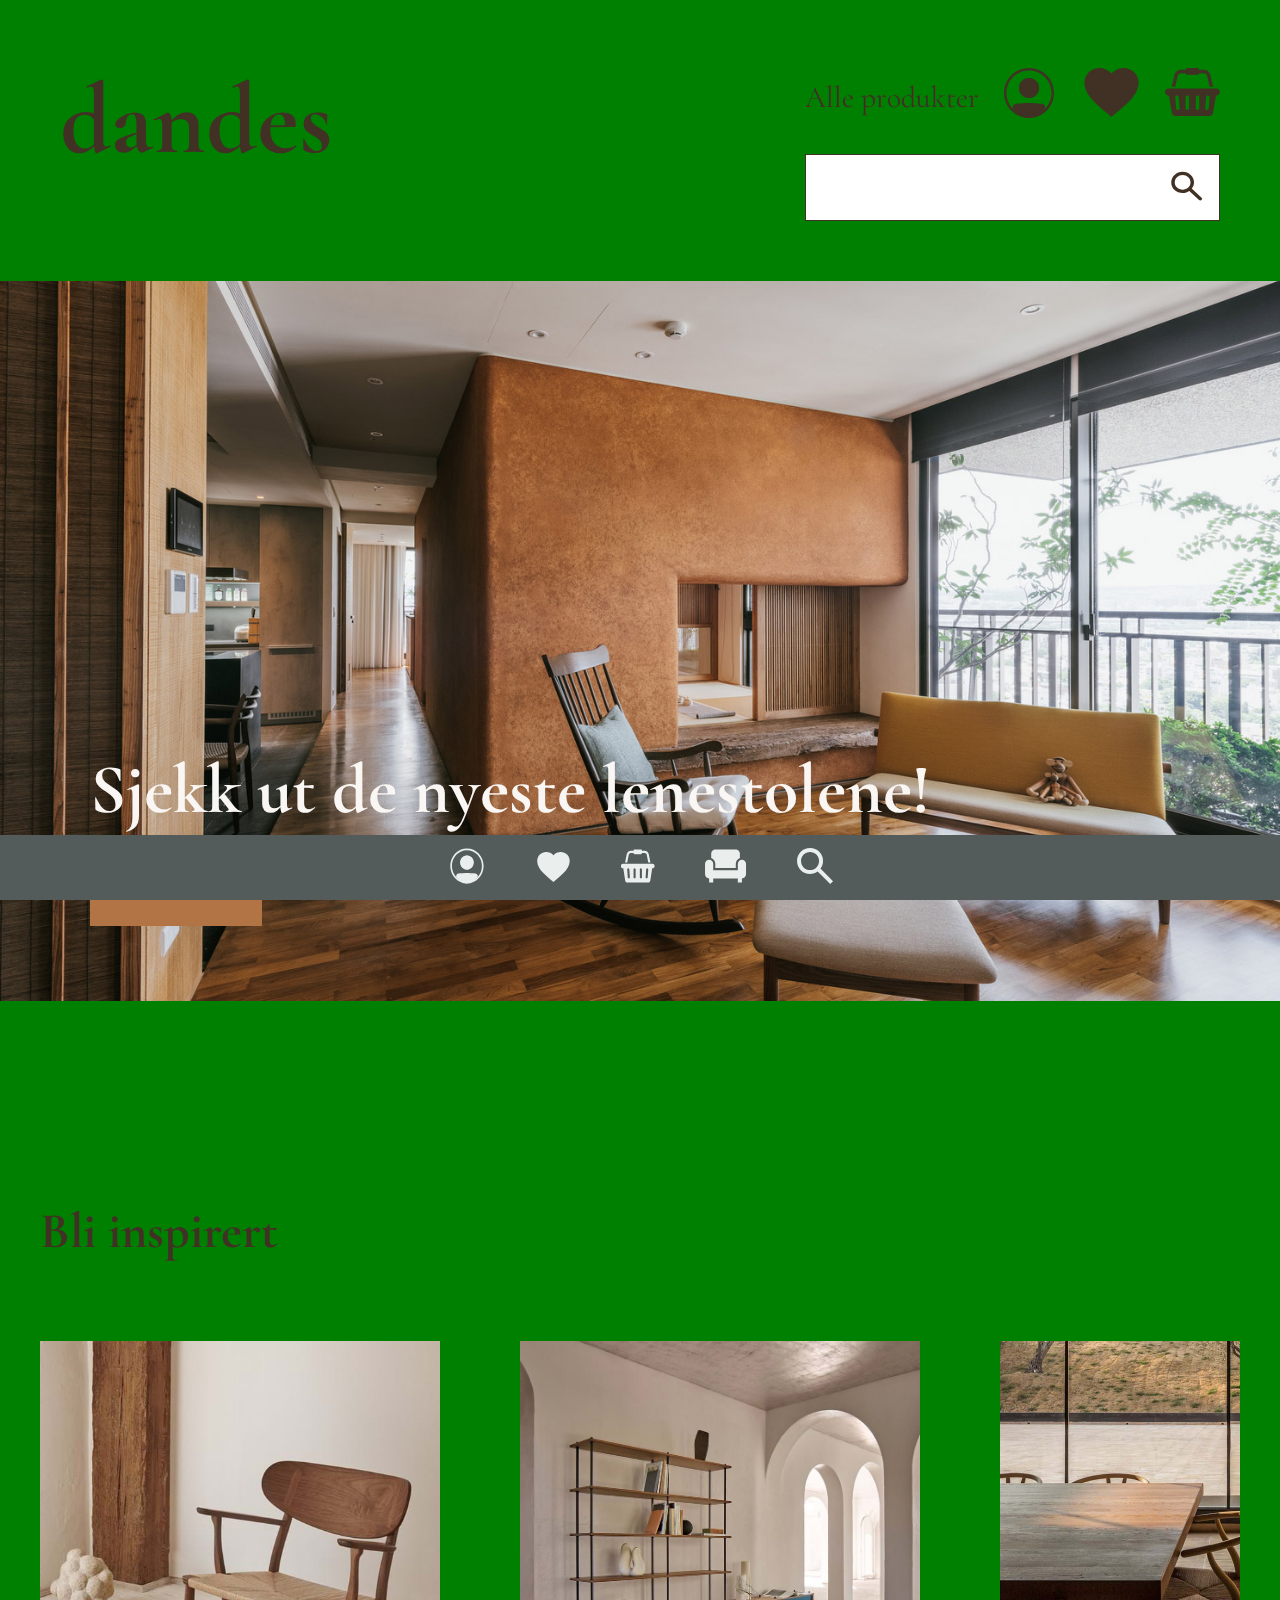
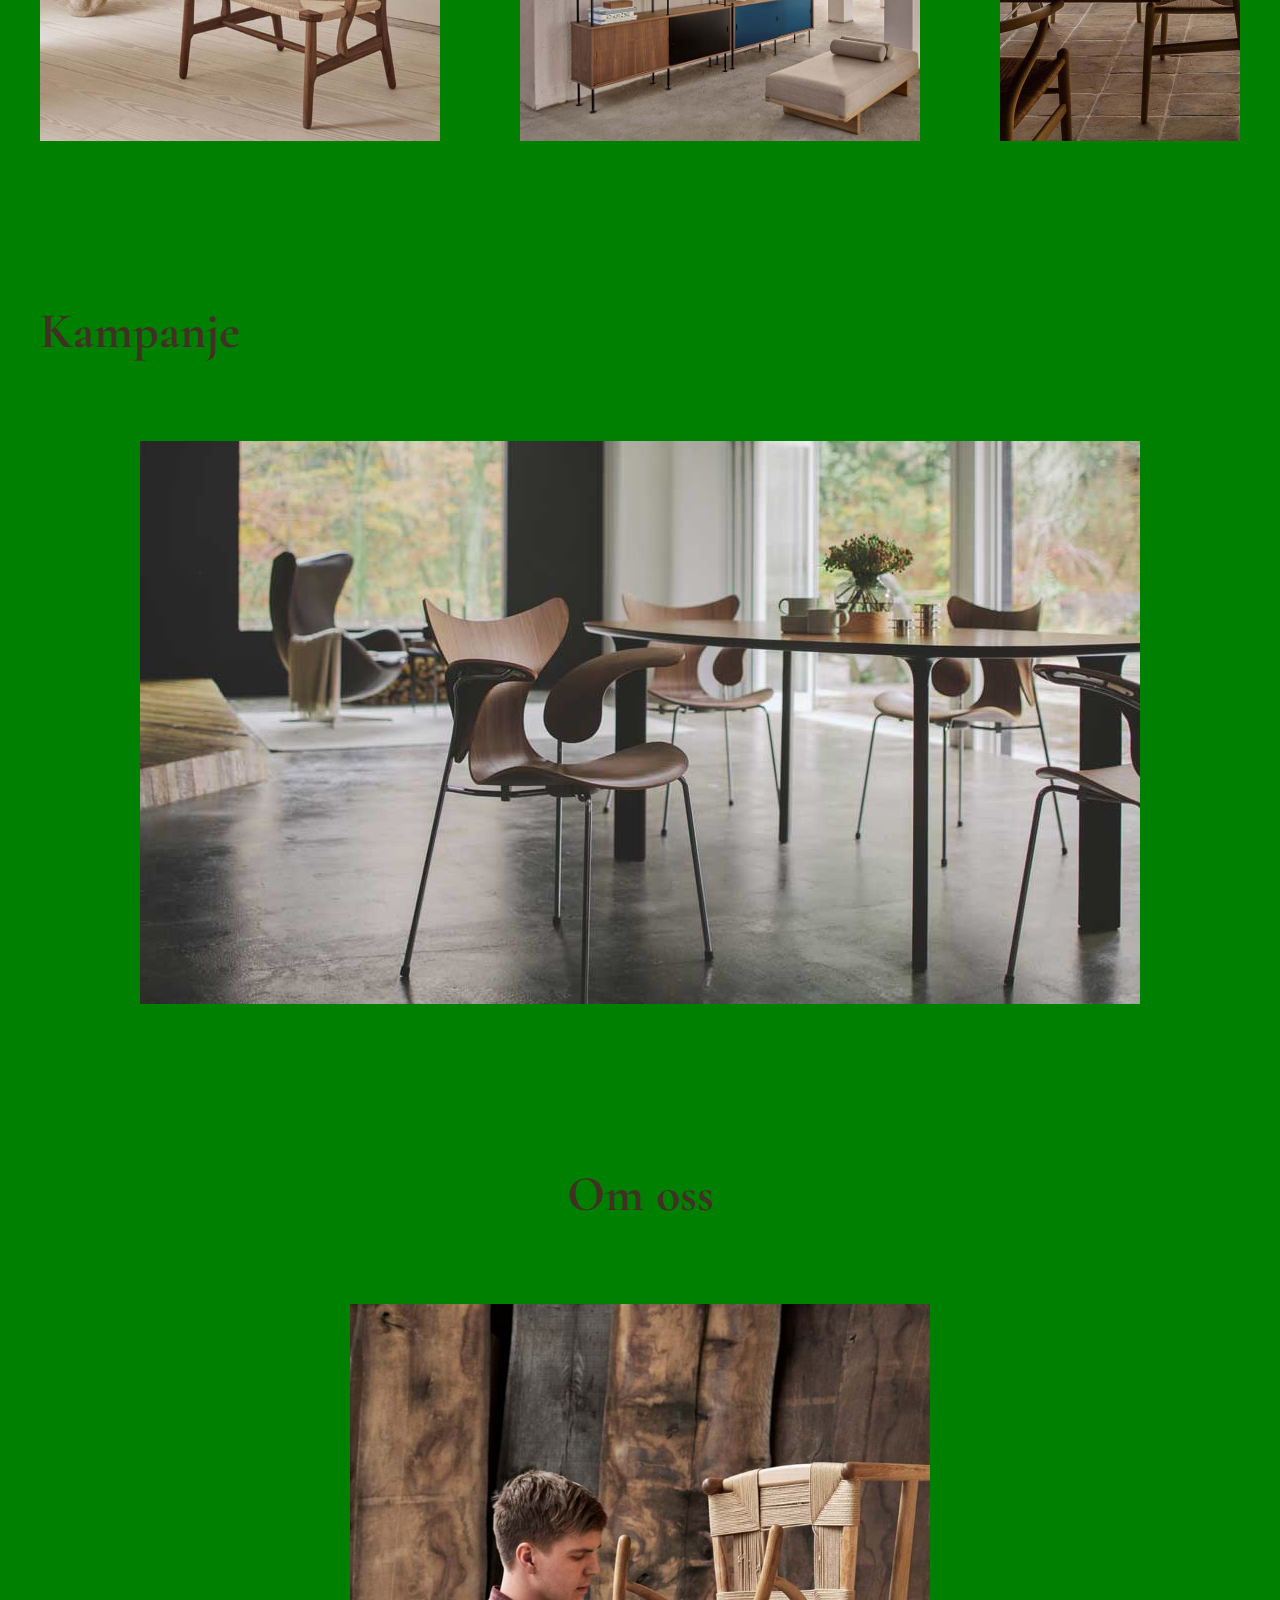
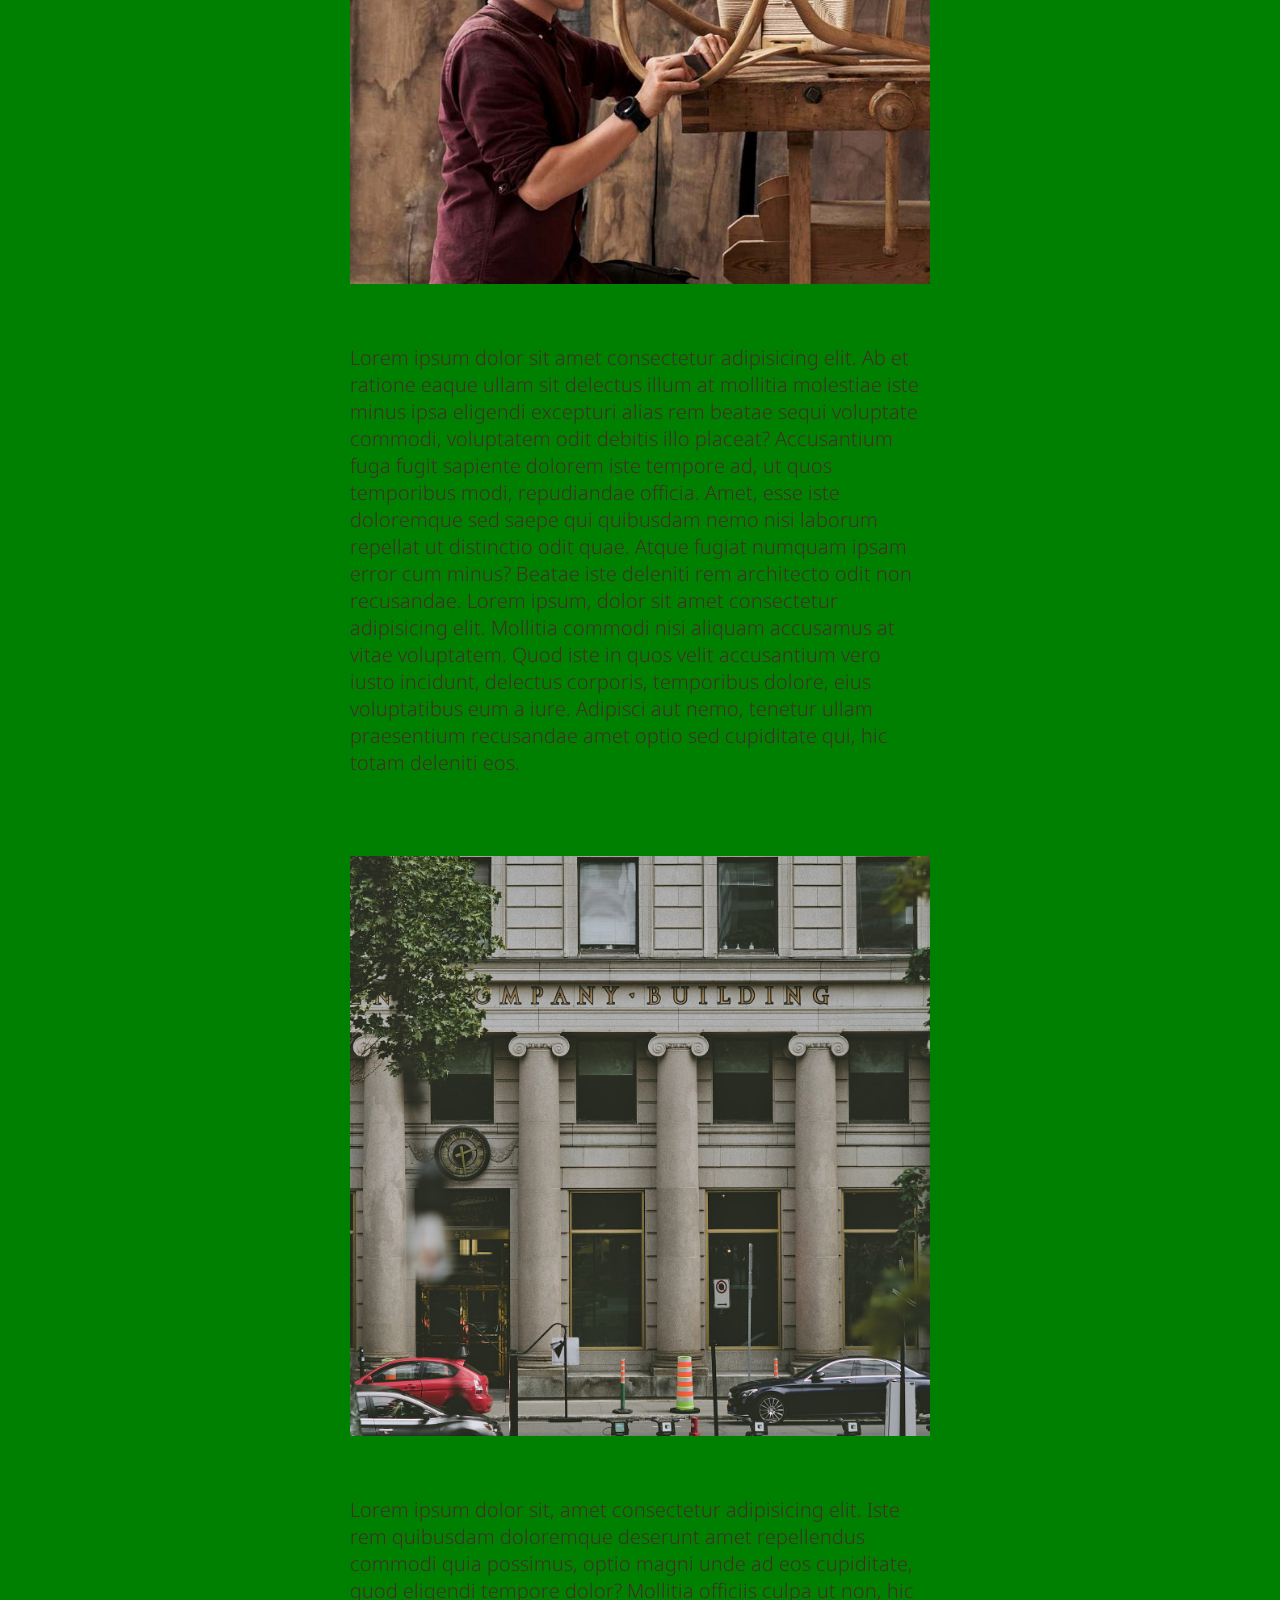
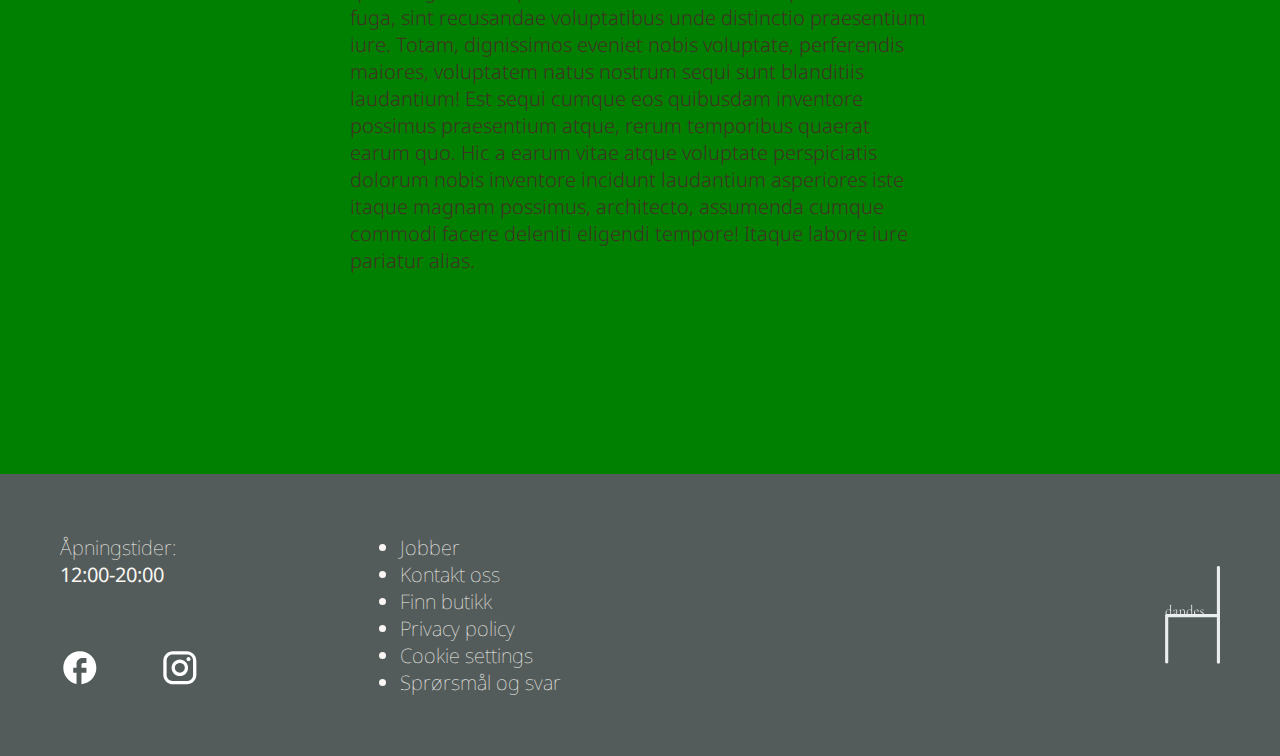
==== index.html @ 156956f8 "navigation mobile" ====
<!DOCTYPE html>
<html lang="en">

<head>
    <meta charset="UTF-8">
    <meta http-equiv="X-UA-Compatible" content="IE=edge">
    <meta name="viewport" content="width=device-width, initial-scale=1.0">
    <title>Dandes</title>

    <!--Link to CSS-->
    <link rel="stylesheet" href="./css/reset.css">
    <link rel="stylesheet" href="./css/style.css">
</head>

<body>
    <header class="header-flex">
        <h1><a class="home" href="./index.html">dandes</a></h1>
        <nav class="navigation-header">
            <ul>
                <li><a class="alle-produkter" href="./forms.html">Alle produkter</a></li>
                <li aria-label="min profil"><img src="./assets/profile-icon.svg" aria-hidden="true"></li>
                <li aria-label="favoritter"><img src="./assets/heart-icon.svg" aria-hidden="true"></li>
                <li aria-label="handlekurv"><img src="./assets/shopping-cart-icon.svg" aria-hidden="true"></li>
            </ul>
            <form class="search-container" action="result.html">
                <label for="search" style="display: none">Søk</label>
                <input type="search" id="search">
                <button aria-label="søkknapp" class="search-button"><img src="./assets/search-icon.svg"
                        aria-hidden="true"></button>
            </form>
        </nav>
        <!--NAV APP-VERSJON-->

        <nav class="mobil-navigation">
            <ul>
                <li><img src="./assets/nav-profil.svg" alt="true"></li>
                <li><img src="./assets/nav-hjerte.svg" alt="true"></li>
                <li><img src="./assets/nav-handlekurv.svg" alt=""></li>
                <li><img src="./assets/nav-sofa.svg" alt=""></li>
                <li><img src="./assets/nav-søk.svg" alt=""></li>
            </ul>
        </nav>
    </header>

    <section class="hero-container">
        <div class="hero-text">
            <h2 class="hero-sjekk-ut">Sjekk ut de nyeste lenestolene!</h2>
            <button class="hero-les-mer">Les mer</button>
        </div>
    </section>

    <main>
        <section>
            <h2>Bli inspirert</h2>
            <div class="carousel-container-one">
                <img src="./assets/stol_1.jpg" alt="stol-1">
                <img src="./assets/hylle_1.jpg" alt="hylle-1">
                <img src="./assets/miljø_1.jpg" alt="milj-1">
            </div>
        </section>
        <section>
            <h2>Kampanje</h2>
            <div class="carousel-container-two">
                <img src="./assets/kampanje_1.jpg" alt="kampanje-1">
            </div>
        </section>
        <h2 class="om-oss-heading">Om oss</h2>
        <article class="om-oss-flex">
            <div class="om-oss-container1">
                <img class="om-oss-box" src="./assets/omoss_1.jpg" alt="om-oss-box">
                <p class="article-1"> Lorem ipsum dolor sit amet consectetur adipisicing elit. Ab et ratione eaque ullam
                    sit
                    delectus illum at
                    mollitia molestiae iste minus ipsa eligendi excepturi alias rem beatae sequi voluptate commodi,
                    voluptatem
                    odit debitis illo placeat? Accusantium fuga fugit sapiente dolorem iste tempore ad, ut quos
                    temporibus
                    modi,
                    repudiandae officia. Amet, esse iste doloremque sed saepe qui quibusdam nemo nisi laborum repellat
                    ut
                    distinctio odit quae. Atque fugiat numquam ipsam error cum minus? Beatae iste deleniti rem
                    architecto
                    odit
                    non recusandae. Lorem ipsum, dolor sit amet consectetur adipisicing elit. Mollitia commodi nisi
                    aliquam
                    accusamus at
                    vitae
                    voluptatem. Quod iste in quos velit accusantium vero iusto incidunt, delectus corporis, temporibus
                    dolore,
                    eius voluptatibus eum a iure. Adipisci aut nemo, tenetur ullam praesentium recusandae amet optio sed
                    cupiditate qui, hic totam deleniti eos.</p>
            </div>
            <div class="om-oss-container2">
                <img class="facade-box" src="./assets/facade_2.jpg" alt="facade-box">
                <p class="article-2">Lorem ipsum dolor sit, amet consectetur adipisicing elit. Iste rem quibusdam
                    doloremque
                    deserunt amet
                    repellendus commodi quia possimus, optio magni unde ad eos cupiditate, quod eligendi tempore dolor?
                    Mollitia
                    officiis culpa ut non, hic fuga, sint recusandae voluptatibus unde distinctio praesentium iure.
                    Totam,
                    dignissimos eveniet nobis voluptate, perferendis maiores, voluptatem natus nostrum sequi sunt
                    blanditiis
                    laudantium! Est sequi cumque eos quibusdam inventore possimus praesentium atque, rerum temporibus
                    quaerat
                    earum quo. Hic a earum vitae atque voluptate perspiciatis dolorum nobis inventore incidunt
                    laudantium
                    asperiores iste itaque magnam possimus, architecto, assumenda cumque commodi facere deleniti
                    eligendi
                    tempore! Itaque labore iure pariatur alias.</p>
            </div>
        </article>
    </main>

    <footer class="footer-flex">
        <div class="flex-left">
            <p class="footer-paragraph">Åpningstider:<br> <strong>12:00-20:00</strong></p>
            <div class="flex-social">
                <a href="https://www.facebook.com" arial-label="Link til facebook side av dandes"><img
                        src="./assets/facebook.svg"></a>
                <a href="https://wwww.instagram.com" aria-label="Link til instagram side av dandes"><img
                        src="./assets/instagram.svg"></a>
            </div>
        </div>
        <nav class="navigation-footer">
            <ul>
                <li>Jobber</li>
                <li>Kontakt oss</li>
                <li>Finn butikk</li>
                <li>Privacy policy</li>
                <li>Cookie settings</li>
                <li>Sprørsmål og svar</li>
            </ul>
        </nav>
        <img class="logo-footer" src="./assets/logodandes.svg" alt="logo-dandes">
    </footer>

</body>

</html>
---- css/style.css ----
/*FONTS----------*/
@import url('https://fonts.googleapis.com/css2?family=Cormorant+Garamond:wght@300;400;600&display=swap');
@import url('https://fonts.googleapis.com/css2?family=Cormorant+Garamond:wght@300;400;600&family=Noto+Sans:wght@100;300;500;800&display=swap');


/*HTML----------*/
html{
    font-size: 10px;
}


/*BODY----------*/
body{
    font-family: 'Cormorant garamond', serif ;
    background-color: #f9f6f3;
    color: #413125;
    overflow-x: hidden;
}


/*MAIN----------*/
main{ 
    max-width: 140rem;  /*orginal 120*/
    margin: 0 auto;
    width: 100%;
    padding: 4rem;
}


/*ALL H1----------*/
h1{
    font-size: 10rem;
}

h1 a{
    text-decoration: none;
    color: #413125;
}


/*ALL H2----------*/
h2{
    font-size: 5rem;
    margin-top: 16rem;
}


/*ALL P----------*/
p{
    font-size: 2.5rem;
}


/*HEADER----------*/
.header-flex{
    display: flex;
    flex-direction: row;
    justify-content: space-between;
    padding: 6rem;
}

.navigation-header{
    font-size: 3rem;
    display: inline;
}

.navigation-header ul {
    list-style: none;
    margin-bottom: 2rem;
}


.navigation-header{
    display: flex;
    flex-direction: column;
}

.navigation-header ul{
    display: flex;
    gap:2rem;
    align-items: center;
}

.alle-produkter{
    text-decoration: none;
    color: #413125;
}


/*SEARCH----------*/
.search-container{
    background: #ffffff;
    border-style: solid;
    border-width: thin;
    display: flex;
}


/*SEARCH-FIELD----------*/
input{
    height: 6.5rem;
    width: 36rem;
    border-style: none;
    background: none;
    font-size: 3rem; /*Størrelse kan endres*/
}


/*SEARCH-BUTTON----------*/
.search-button{
    background: none;
    border: none;
}


/*HERO----------*/
.hero-container {
    width: 100vw;
    height: 80vh;
    background-image: url('../assets/hero-ny.jpg');
    background-size: cover;
    background-position: center;
    position: relative;
    padding-left: 7rem;
}

.hero-text{
    position: absolute;
    bottom: 7.5rem;
}

.hero-sjekk-ut{
    font-size: 7rem;
    color: #f9f6f3;
    margin: 0 8rem 2rem 2rem;
}

.hero-les-mer{
    background-color: #b27445;
    color: #f9f6f3;
    font-family:'Noto Sans', sans-serif;
    font-size: 2.5rem;
    font-weight: 300;
    margin-left: 2rem;
    padding: 2rem 4rem 2rem 4rem;
    text-align: center;
    border: none;
}


/*BLI-INSPIRERT----------*/
.carousel-container-one{
    height: 40rem;
    margin: 8rem 0 8rem 0; 
    display: flex;
    flex-direction: row;
    gap: 8rem;
    overflow-x: scroll;
}


/*KAMPANJE----------*/
.carousel-container-two{
    display: flex;
    justify-content: center;
    margin: 8rem 0 8rem 0;
    overflow-x: scroll;     /*Legg til et bilde til slik at det blir karusell*/
}


/*OM-OSS----------*/
.om-oss-heading{
    text-align: center;
    margin: 16rem 0 8rem 26rem;
}

.om-oss-flex{
    display: flex;
    flex-wrap: wrap;
    flex-direction: row;
    gap: 8rem;
    justify-content: center;
}

.om-oss-container1{
    display: flex;
    gap: 14rem;
    flex-flow: row wrap;
}

.om-oss-container1 img {
    max-width: 58rem;
    width: 100%;
    height: auto;
}

.om-oss-container2{
    display: flex;
    gap: 14rem;
    flex-flow: row wrap;
    flex-direction: row-reverse;
}

.om-oss-container2 img {
    max-width: 58rem;
    height: auto;
    width: 100%;
}

.article-1{
    font-family: 'noto sans', sans-serif;
    font-weight: 300;
    font-size: 2rem;
    max-width: 58rem;
}

.article-2{
    font-family: 'noto sans', sans-serif;
    font-weight: 300;
    font-size: 2rem;
    max-width: 58rem;
}

.om-oss-box{
    height: 60rem;
}

.facade-box{
    height: 60rem;
}


/*FOOTER----------*/
footer{
    background-color: #535c5a;
    color: #f9f6f3;
    position: relative;
    margin-top: 16rem;
}

/*footer-flex----------*/
.footer-flex{
    display: flex;
    gap: 8rem;
}

/*footer-flex-venstre-side----------*/
.flex-left{
    display: flex;
    flex-direction: column;
    gap: 6rem;
    padding: 6rem;
    font-family: 'noto sans', sans-serif;
    font-weight: 100;
}

.footer-paragraph{
    font-size: 2rem;
}

.flex-social{
    display: flex;
    justify-content: center; 
    gap: 6rem;
}

.navigation-footer{
    padding: 6rem;
}

.navigation-footer ul li{
    font-size: 2rem;
    font-family: 'noto sans', sans-serif;
    font-weight: 100;
}

.logo-footer{
    margin: 0 6rem 0 auto;
}


.mobil-navigation{
    display: none;
}




/*---------- ----------MEDIA SCREEN SIDE 1---------- ----------*/


@media screen and (max-width: 1379px) {

    body{
        background-color: green; /*Overgang, husk å fjerne*/
    }

    .om-oss-heading{
        margin: 16rem 0 8rem 0;
    }

    .om-oss-flex{
       /* Skjer noe rart i overgangen her...*/
    }
    
    .om-oss-container1{
        gap: 6rem;
        justify-content: center;
       
    }
    
    .om-oss-container2{
        gap: 6rem;
        justify-content: center;
    }


    .mobil-navigation{
        position: fixed;
        bottom: 0;
        z-index: 25;
        background-color: #535C5A;
        width: 100vw;
        left: 0;
        padding: 1rem;
        display: flex;
        justify-content: center;
        gap: 5rem;
    
    }
    .mobil-navigation ul{
        display: flex;
        gap: 5rem;
        list-style: none;
        align-items: center;
        
    }



}






    /* 


  NOTATER:

    font-family: 'noto sans', sans-serif;

    gjør det samme i article-2 som i article-1

    Spørre Carlo om kode til mobil vasjon!!!!!!!!!
  
    */








/*---------- ----------SIDE-2---------- ----------*/


Header nav ul li:hover{
    text-decoration:underline;
}

body section p:hover{
    text-decoration:underline;
}

body section div:hover{
    text-decoration:underline;
}

footer nav ul li:hover{
    text-decoration:underline;
}


  .categories {
    display: flex;
    flex-direction: row;
    gap: 7rem;
    margin-left: 8rem;
    margin-top: 2rem;
    font-family: 'Cormorant garamond', serif ;
    font-size: 3rem;
  }

  .categories img{
    margin: 0 0 0 auto;
    padding:0 5rem 5rem 0;
  }

  .categories p{
    font-family: 'Cormorant garamond', serif ;
    font-size: 3rem;
    color:#B44D00
  }


.product-cards {
    max-width: 120rem;
    width: 100%;
    display: flex;
    margin: 5rem auto;
    justify-content: space-between;
    flex-flow: row wrap;
}

.product-card {
    width: 36rem;
    position: relative;
    height: 50rem;
}

.product-card img {
    width: 100%;
}


.product-card_info h4 {
    font-family: 'Cormorant garamond', serif ;
    font-size: 2.5rem;
    margin: 2rem 0 1rem 0;
}

.product-card_info{
    font-family: 'noto sans', sans-serif;
    font-size: 1.5rem;
    display: flex;
    flex-flow: row nowrap;
    min-height: 6rem;
}

.product-card_info img{
    width: 4rem;
    align-self: flex-end;
}

.product-card_info p {
    font-family: 'noto sans', sans-serif;
    font-size: 1.5rem;
}

.icon-heart {
    flex: 1;
    margin: 1rem;
}

.info_block {
    display: flex;
    flex-flow: column nowrap;
    flex: 1;
    height: 100%;
}

.info_block p {
    flex: 1;
    text-align: right;
}



/*---------- ----------MEDIA SCREEN SIDE 2---------- ----------*/


@media screen and (max-width:900px) {
    .navigation-header{
        display: none;
    }
    .categories p{
        display: none;
    }
    .categories div{
        display: none;
    }
}
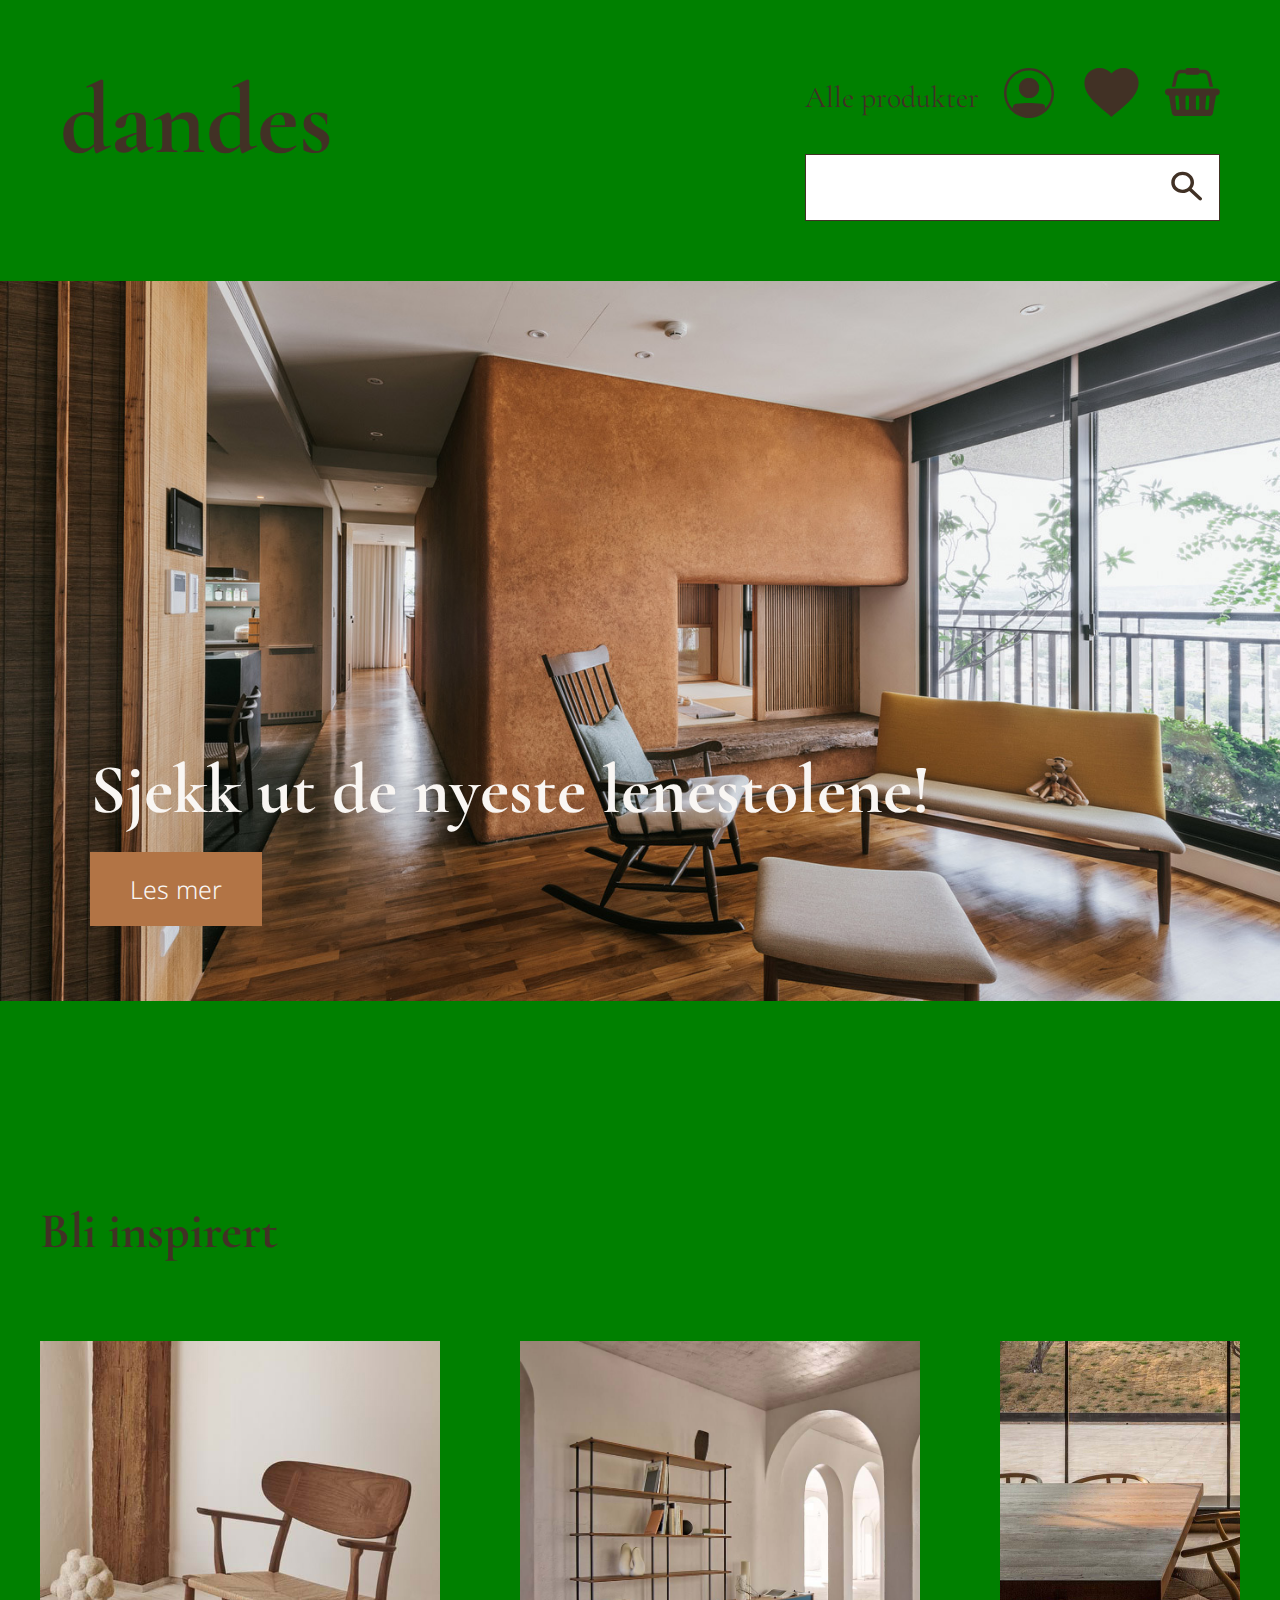
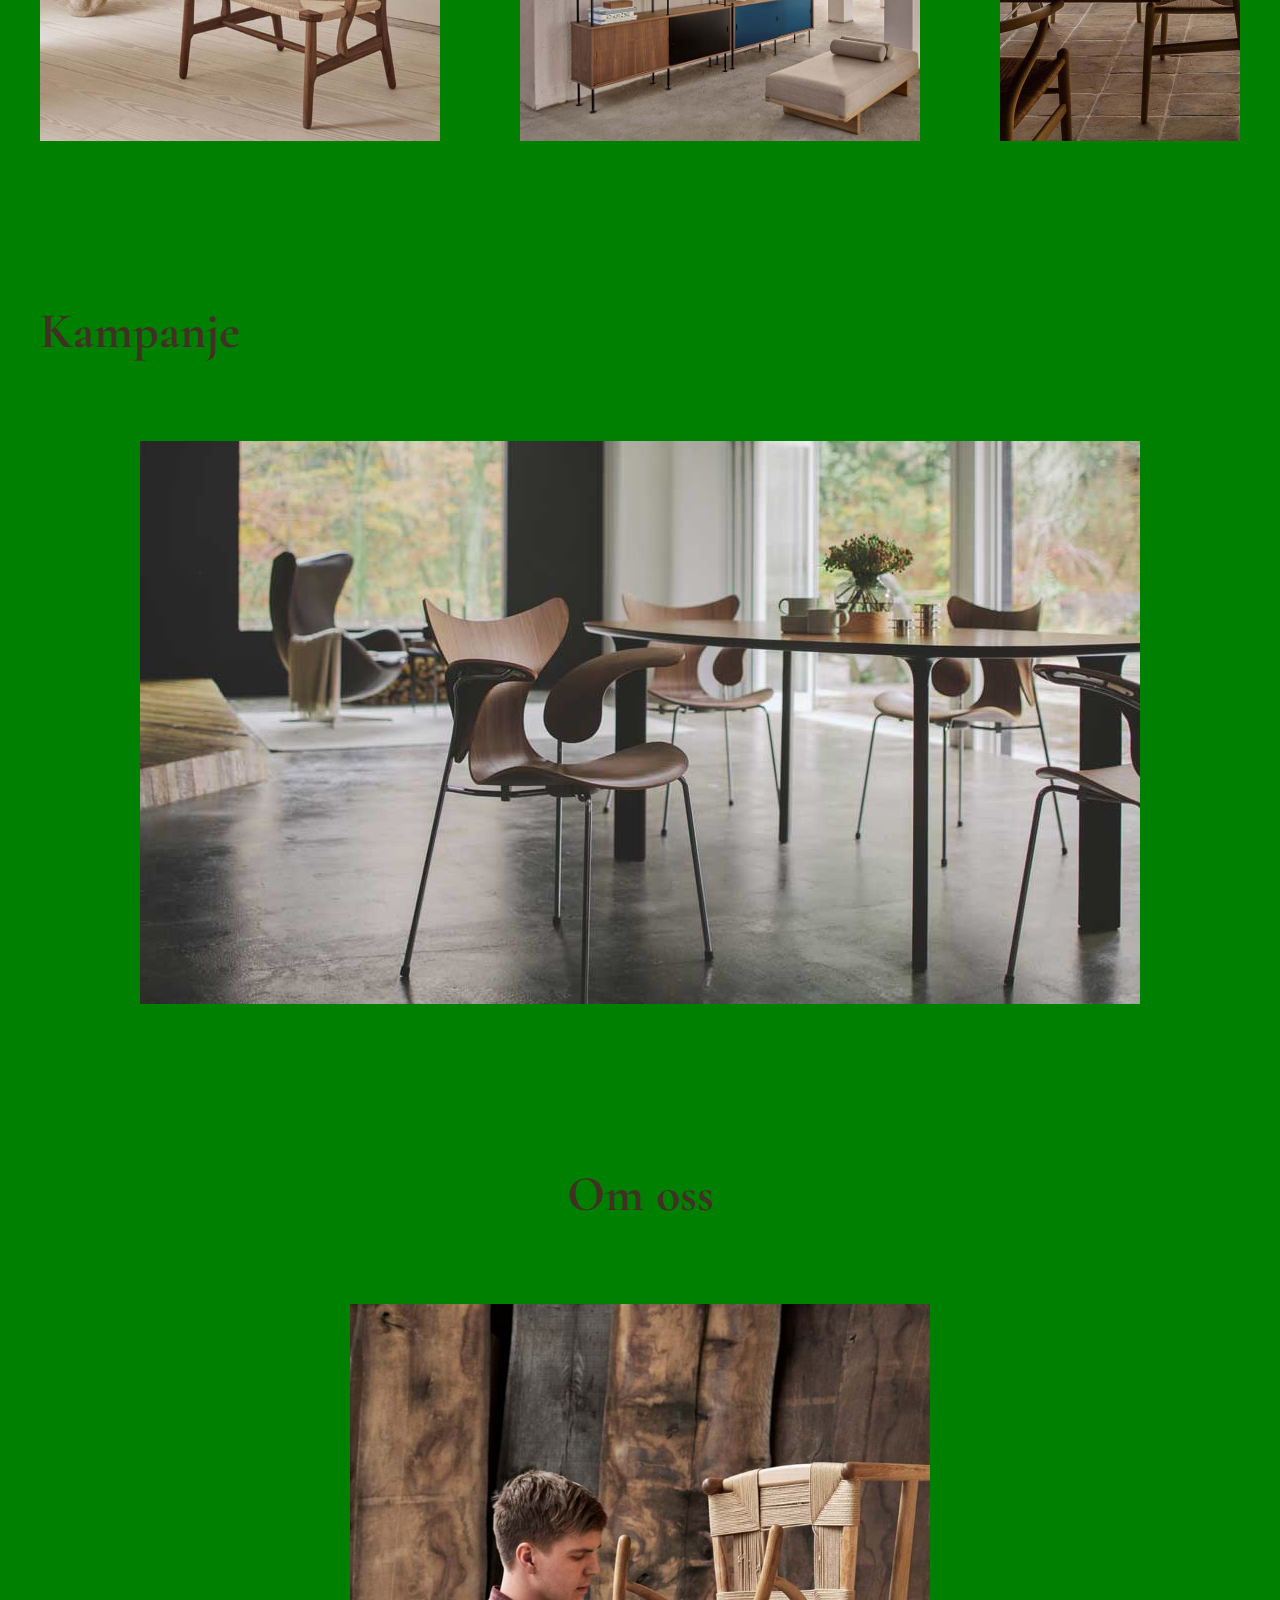
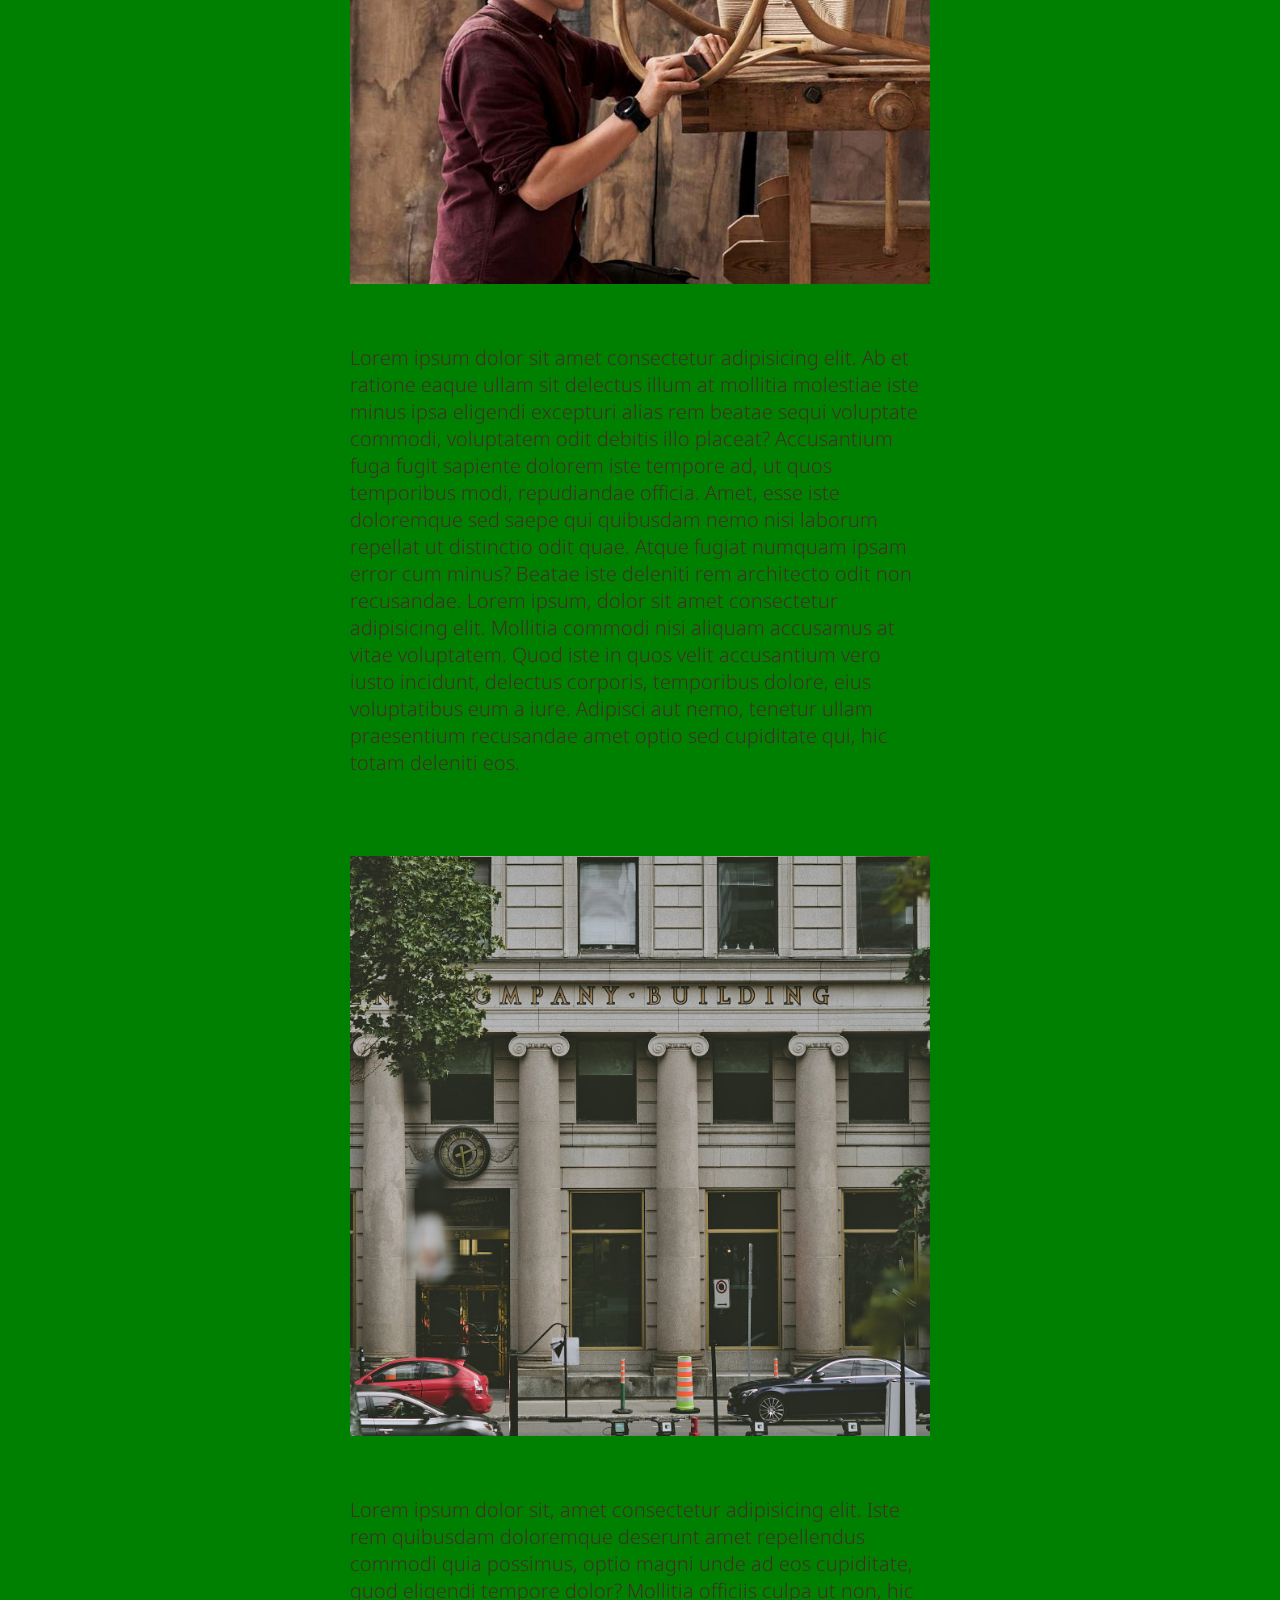
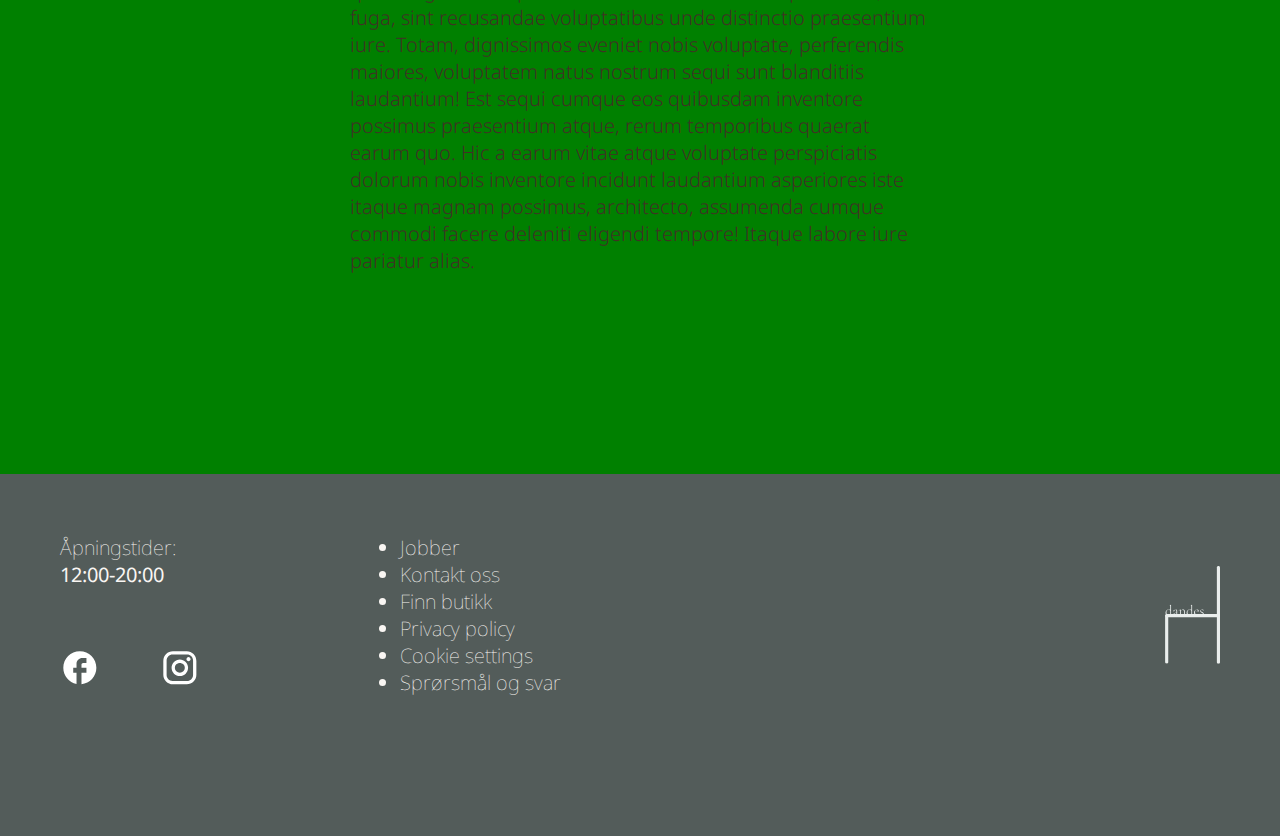
==== commit 614b426b: "style" ====
--- a/index.html
+++ b/index.html
@@ -29,6 +29,7 @@
                         aria-hidden="true"></button>
             </form>
         </nav>
+        
         <!--NAV APP-VERSJON-->
 
         <nav class="mobil-navigation">
--- a/css/style.css
+++ b/css/style.css
@@ -4,14 +4,14 @@
 
 
 /*HTML----------*/
-html{
+html {
     font-size: 10px;
 }
 
 
 /*BODY----------*/
-body{
-    font-family: 'Cormorant garamond', serif ;
+body {
+    font-family: 'Cormorant garamond', serif;
     background-color: #f9f6f3;
     color: #413125;
     overflow-x: hidden;
@@ -19,8 +19,9 @@
 
 
 /*MAIN----------*/
-main{ 
-    max-width: 140rem;  /*orginal 120*/
+main {
+    max-width: 140rem;
+    /*orginal 120*/
     margin: 0 auto;
     width: 100%;
     padding: 4rem;
@@ -28,38 +29,38 @@
 
 
 /*ALL H1----------*/
-h1{
+h1 {
     font-size: 10rem;
 }
 
-h1 a{
+h1 a {
     text-decoration: none;
     color: #413125;
 }
 
 
 /*ALL H2----------*/
-h2{
+h2 {
     font-size: 5rem;
     margin-top: 16rem;
 }
 
 
 /*ALL P----------*/
-p{
+p {
     font-size: 2.5rem;
 }
 
 
 /*HEADER----------*/
-.header-flex{
+.header-flex {
     display: flex;
     flex-direction: row;
     justify-content: space-between;
     padding: 6rem;
 }
 
-.navigation-header{
+.navigation-header {
     font-size: 3rem;
     display: inline;
 }
@@ -70,25 +71,25 @@
 }
 
 
-.navigation-header{
+.navigation-header {
     display: flex;
     flex-direction: column;
 }
 
-.navigation-header ul{
-    display: flex;
-    gap:2rem;
+.navigation-header ul {
+    display: flex;
+    gap: 2rem;
     align-items: center;
 }
 
-.alle-produkter{
+.alle-produkter {
     text-decoration: none;
     color: #413125;
 }
 
 
 /*SEARCH----------*/
-.search-container{
+.search-container {
     background: #ffffff;
     border-style: solid;
     border-width: thin;
@@ -97,17 +98,18 @@
 
 
 /*SEARCH-FIELD----------*/
-input{
+input {
     height: 6.5rem;
     width: 36rem;
     border-style: none;
     background: none;
-    font-size: 3rem; /*Størrelse kan endres*/
+    font-size: 3rem;
+    /*Størrelse kan endres*/
 }
 
 
 /*SEARCH-BUTTON----------*/
-.search-button{
+.search-button {
     background: none;
     border: none;
 }
@@ -124,34 +126,47 @@
     padding-left: 7rem;
 }
 
-.hero-text{
+.hero-text {
     position: absolute;
     bottom: 7.5rem;
 }
 
-.hero-sjekk-ut{
+.hero-sjekk-ut {
     font-size: 7rem;
     color: #f9f6f3;
     margin: 0 8rem 2rem 2rem;
 }
 
-.hero-les-mer{
+.hero-les-mer {
     background-color: #b27445;
     color: #f9f6f3;
-    font-family:'Noto Sans', sans-serif;
+    font-family: 'Noto Sans', sans-serif;
     font-size: 2.5rem;
     font-weight: 300;
     margin-left: 2rem;
     padding: 2rem 4rem 2rem 4rem;
     text-align: center;
     border: none;
-}
-
+    transition: 0s;
+}
+
+.hero-les-mer:hover {
+    background-color: #f9f6f3;
+    color: #b27445;
+    font-family: 'Noto Sans', sans-serif;
+    font-size: 2.5rem;
+    font-weight: 300;
+    margin-left: 2rem;
+    padding: 2rem 4rem 2rem 4rem;
+    text-align: center;
+    border: none;
+    transition-delay: 0.2s;
+}
 
 /*BLI-INSPIRERT----------*/
-.carousel-container-one{
+.carousel-container-one {
     height: 40rem;
-    margin: 8rem 0 8rem 0; 
+    margin: 8rem 0 8rem 0;
     display: flex;
     flex-direction: row;
     gap: 8rem;
@@ -160,21 +175,22 @@
 
 
 /*KAMPANJE----------*/
-.carousel-container-two{
+.carousel-container-two {
     display: flex;
     justify-content: center;
     margin: 8rem 0 8rem 0;
-    overflow-x: scroll;     /*Legg til et bilde til slik at det blir karusell*/
+    overflow-x: scroll;
+    /*Legg til et bilde til slik at det blir karusell*/
 }
 
 
 /*OM-OSS----------*/
-.om-oss-heading{
+.om-oss-heading {
     text-align: center;
     margin: 16rem 0 8rem 26rem;
 }
 
-.om-oss-flex{
+.om-oss-flex {
     display: flex;
     flex-wrap: wrap;
     flex-direction: row;
@@ -182,7 +198,7 @@
     justify-content: center;
 }
 
-.om-oss-container1{
+.om-oss-container1 {
     display: flex;
     gap: 14rem;
     flex-flow: row wrap;
@@ -194,7 +210,7 @@
     height: auto;
 }
 
-.om-oss-container2{
+.om-oss-container2 {
     display: flex;
     gap: 14rem;
     flex-flow: row wrap;
@@ -207,45 +223,46 @@
     width: 100%;
 }
 
-.article-1{
+.article-1 {
     font-family: 'noto sans', sans-serif;
     font-weight: 300;
     font-size: 2rem;
     max-width: 58rem;
 }
 
-.article-2{
+.article-2 {
     font-family: 'noto sans', sans-serif;
     font-weight: 300;
     font-size: 2rem;
     max-width: 58rem;
 }
 
-.om-oss-box{
+.om-oss-box {
     height: 60rem;
 }
 
-.facade-box{
+.facade-box {
     height: 60rem;
 }
 
 
 /*FOOTER----------*/
-footer{
+footer {
     background-color: #535c5a;
     color: #f9f6f3;
     position: relative;
     margin-top: 16rem;
+    padding-bottom: 8rem;
 }
 
 /*footer-flex----------*/
-.footer-flex{
+.footer-flex {
     display: flex;
     gap: 8rem;
 }
 
 /*footer-flex-venstre-side----------*/
-.flex-left{
+.flex-left {
     display: flex;
     flex-direction: column;
     gap: 6rem;
@@ -254,32 +271,32 @@
     font-weight: 100;
 }
 
-.footer-paragraph{
+.footer-paragraph {
     font-size: 2rem;
 }
 
-.flex-social{
-    display: flex;
-    justify-content: center; 
+.flex-social {
+    display: flex;
+    justify-content: center;
     gap: 6rem;
 }
 
-.navigation-footer{
+.navigation-footer {
     padding: 6rem;
 }
 
-.navigation-footer ul li{
+.navigation-footer ul li {
     font-size: 2rem;
     font-family: 'noto sans', sans-serif;
     font-weight: 100;
 }
 
-.logo-footer{
+.logo-footer {
     margin: 0 6rem 0 auto;
 }
 
 
-.mobil-navigation{
+.mobil-navigation {
     display: none;
 }
 
@@ -291,31 +308,34 @@
 
 @media screen and (max-width: 1379px) {
 
-    body{
-        background-color: green; /*Overgang, husk å fjerne*/
-    }
-
-    .om-oss-heading{
+    body {
+        background-color: green;
+        /*Overgang, husk å fjerne*/
+    }
+
+    .om-oss-heading {
         margin: 16rem 0 8rem 0;
     }
 
-    .om-oss-flex{
-       /* Skjer noe rart i overgangen her...*/
-    }
-    
-    .om-oss-container1{
+    .om-oss-flex {
+        /* Skjer noe rart i overgangen her...*/
+    }
+
+    .om-oss-container1 {
         gap: 6rem;
         justify-content: center;
-       
-    }
-    
-    .om-oss-container2{
+
+    }
+
+    .om-oss-container2 {
         gap: 6rem;
         justify-content: center;
     }
-
-
-    .mobil-navigation{
+}
+
+@media screen and (max-width: 900px) {
+
+    .mobil-navigation {
         position: fixed;
         bottom: 0;
         z-index: 25;
@@ -326,37 +346,28 @@
         display: flex;
         justify-content: center;
         gap: 5rem;
-    
-    }
-    .mobil-navigation ul{
+    }
+
+    .mobil-navigation ul {
         display: flex;
         gap: 5rem;
         list-style: none;
         align-items: center;
-        
-    }
-
-
-
-}
-
-
-
-
-
-
-    /* 
-
-
-  NOTATER:
-
-    font-family: 'noto sans', sans-serif;
-
-    gjør det samme i article-2 som i article-1
-
-    Spørre Carlo om kode til mobil vasjon!!!!!!!!!
+    }
+}
+
+
+
+
+
+
+/* 
+
+NOTATER:
+
+Spørre Carlo om kode til mobil vasjon!!!!!!!!!
   
-    */
+*/
 
 
 
@@ -368,43 +379,39 @@
 /*---------- ----------SIDE-2---------- ----------*/
 
 
-Header nav ul li:hover{
-    text-decoration:underline;
-}
-
-body section p:hover{
-    text-decoration:underline;
-}
-
-body section div:hover{
-    text-decoration:underline;
-}
-
-footer nav ul li:hover{
-    text-decoration:underline;
-}
-
-
-  .categories {
+Header nav ul li:hover {
+    text-decoration: underline;
+    transition-delay: 0.2s;
+}
+
+body section div:hover {
+    text-decoration: underline;
+}
+
+footer nav ul li:hover {
+    text-decoration: underline;
+}
+
+.categories {
     display: flex;
     flex-direction: row;
     gap: 7rem;
     margin-left: 8rem;
     margin-top: 2rem;
-    font-family: 'Cormorant garamond', serif ;
+    font-family: 'Cormorant garamond', serif;
     font-size: 3rem;
-  }
-
-  .categories img{
+}
+
+.categories img {
     margin: 0 0 0 auto;
-    padding:0 5rem 5rem 0;
-  }
-
-  .categories p{
-    font-family: 'Cormorant garamond', serif ;
+    padding: 0 5rem 5rem 0;
+}
+
+.categories p {
+    font-family: 'Cormorant garamond', serif;
     font-size: 3rem;
-    color:#B44D00
-  }
+    color: #B44D00
+}
 
 
 .product-cards {
@@ -428,12 +435,12 @@
 
 
 .product-card_info h4 {
-    font-family: 'Cormorant garamond', serif ;
+    font-family: 'Cormorant garamond', serif;
     font-size: 2.5rem;
     margin: 2rem 0 1rem 0;
 }
 
-.product-card_info{
+.product-card_info {
     font-family: 'noto sans', sans-serif;
     font-size: 1.5rem;
     display: flex;
@@ -441,7 +448,7 @@
     min-height: 6rem;
 }
 
-.product-card_info img{
+.product-card_info img {
     width: 4rem;
     align-self: flex-end;
 }
@@ -474,14 +481,15 @@
 
 
 @media screen and (max-width:900px) {
-    .navigation-header{
+    .navigation-header {
         display: none;
     }
-    .categories p{
+
+    .categories p {
         display: none;
     }
-    .categories div{
+
+    .categories div {
         display: none;
     }
-}
-
+}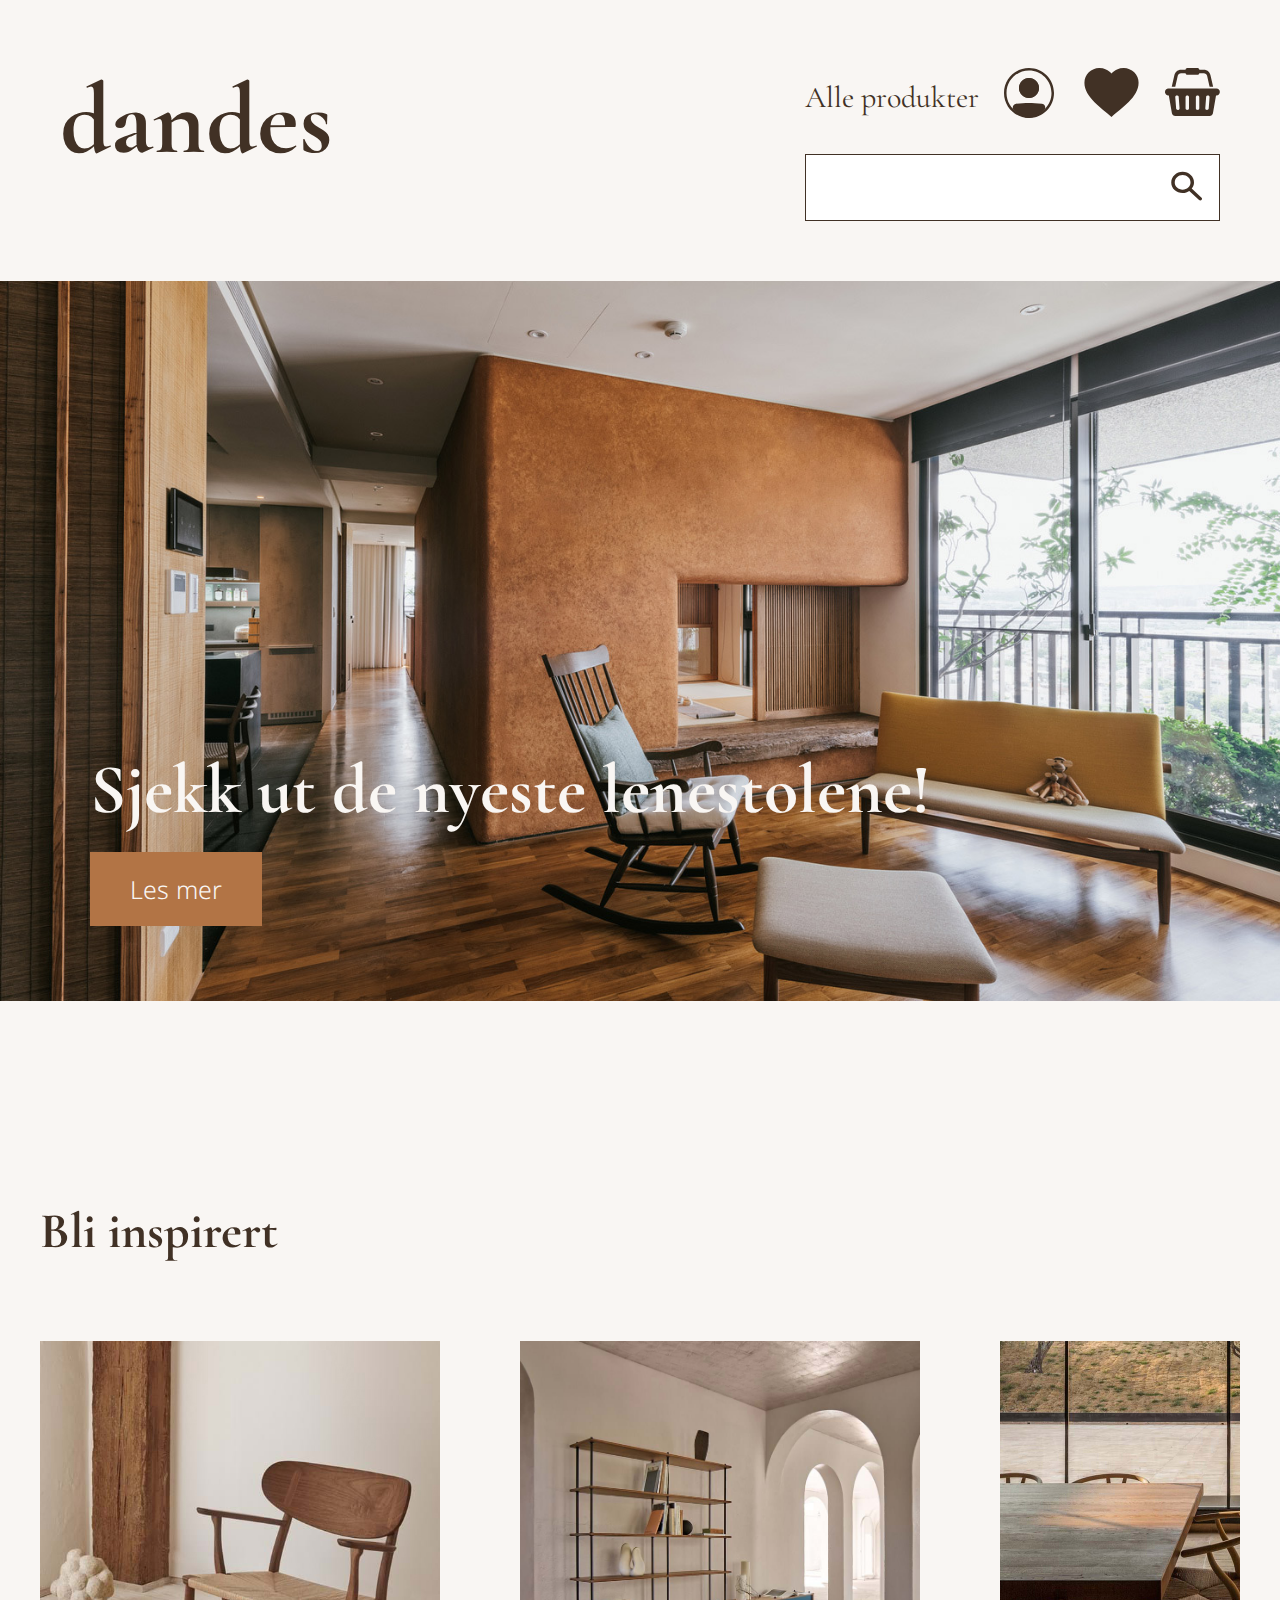
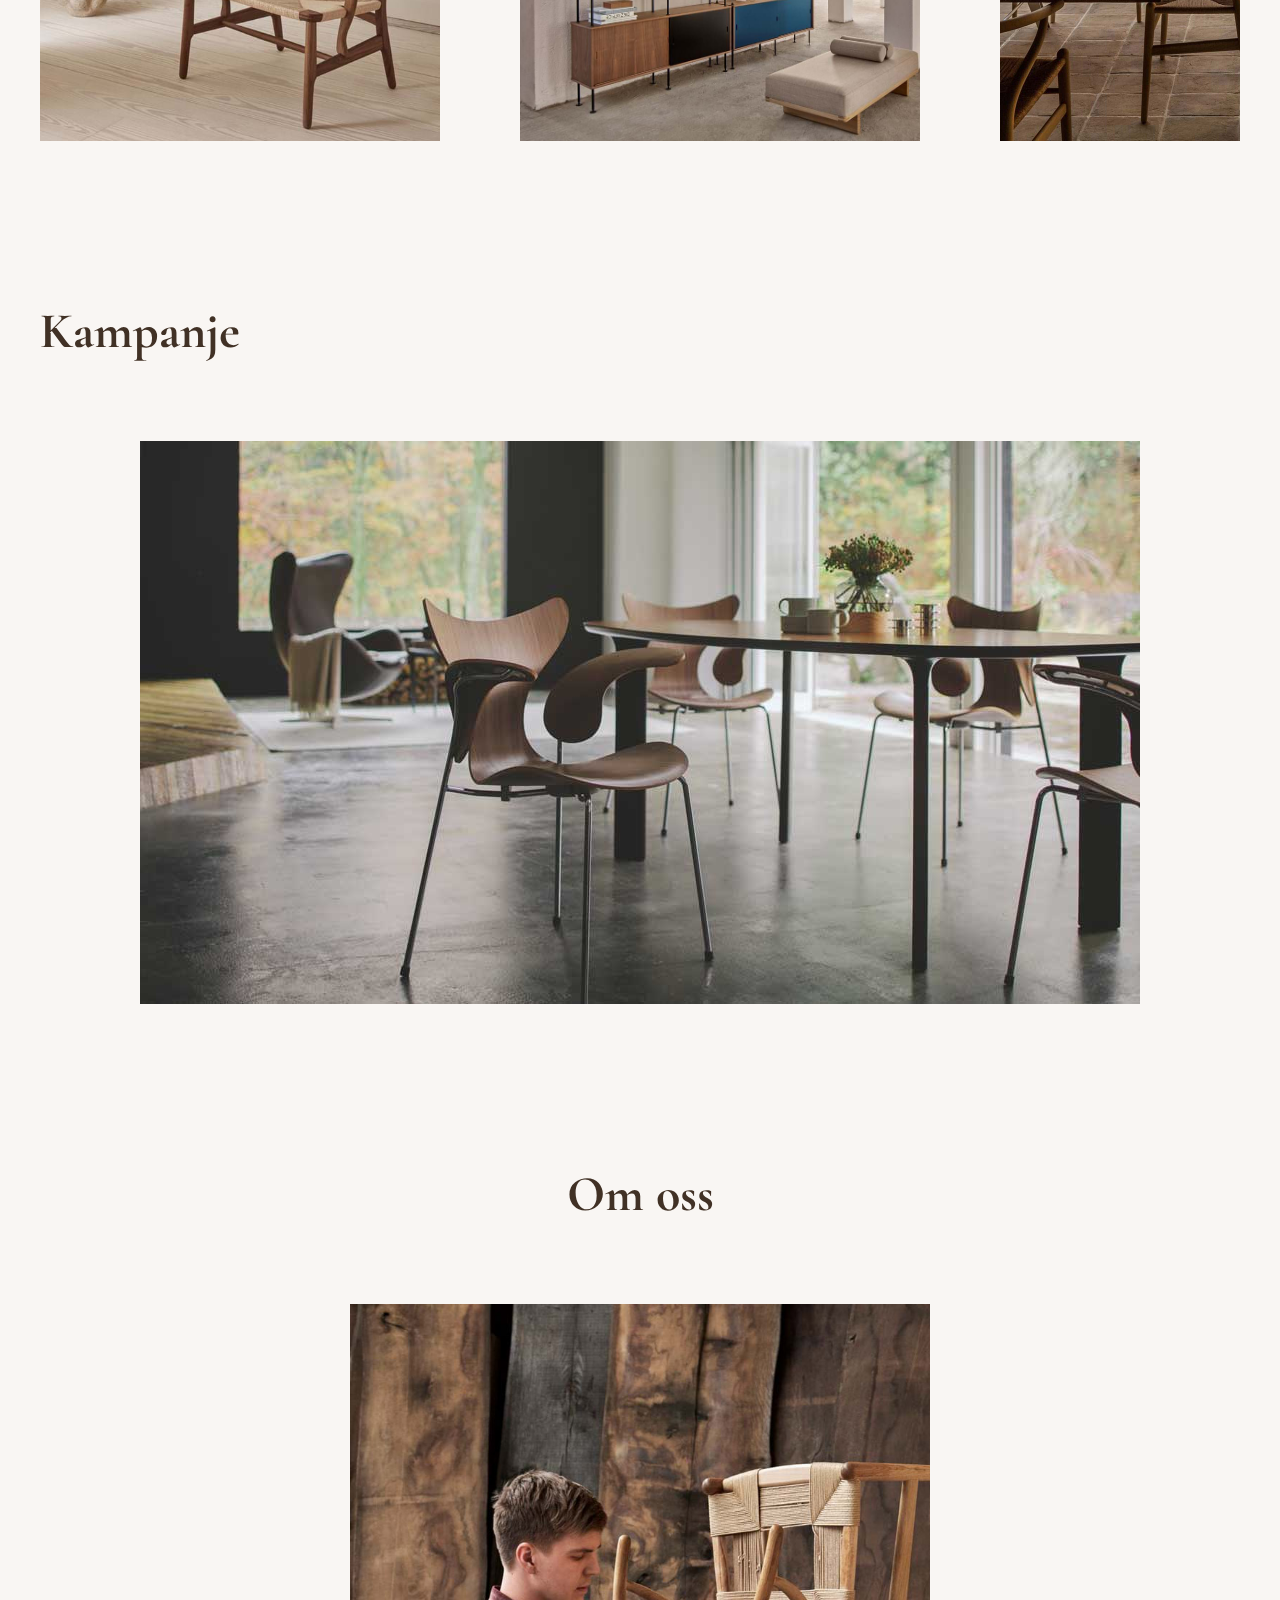
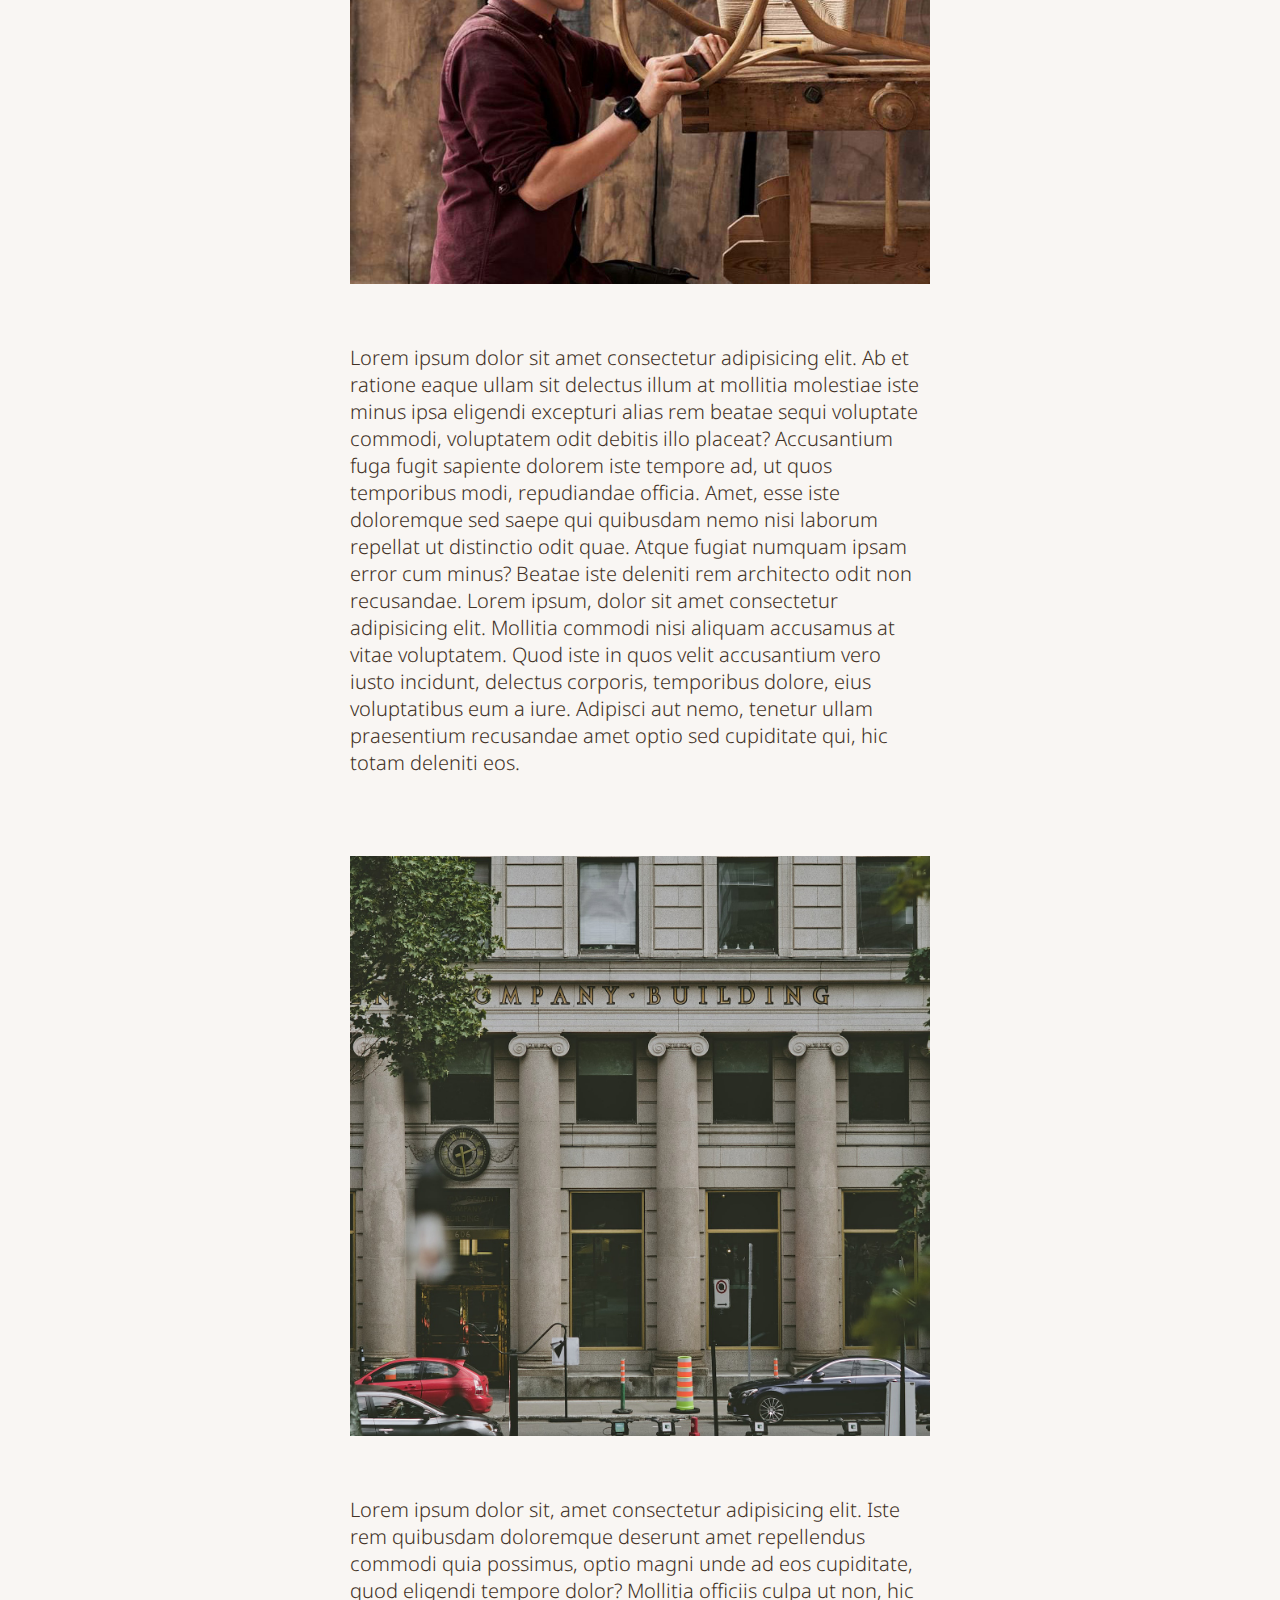
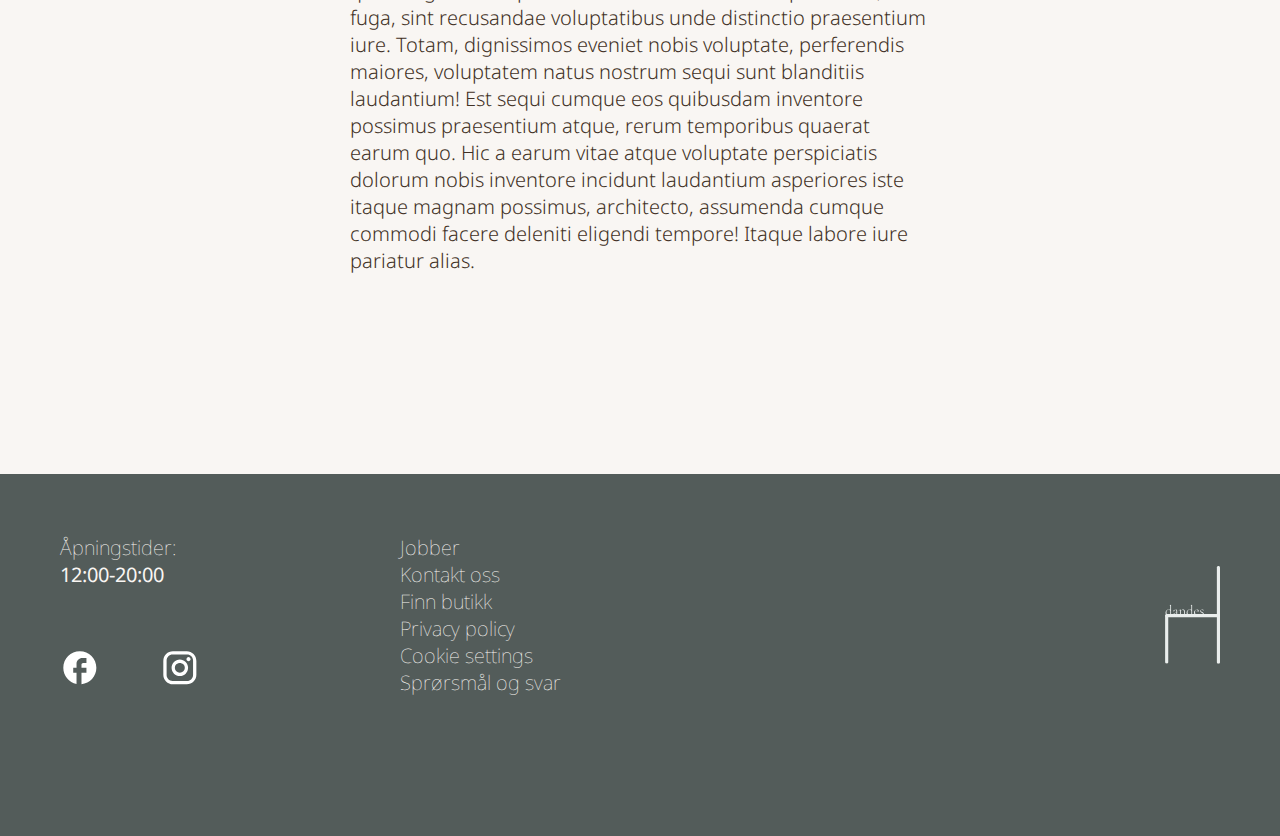
==== commit a6e00d61: "link" ====
--- a/index.html
+++ b/index.html
@@ -29,7 +29,7 @@
                         aria-hidden="true"></button>
             </form>
         </nav>
-        
+
         <!--NAV APP-VERSJON-->
 
         <nav class="mobil-navigation">
@@ -37,7 +37,7 @@
                 <li><img src="./assets/nav-profil.svg" alt="true"></li>
                 <li><img src="./assets/nav-hjerte.svg" alt="true"></li>
                 <li><img src="./assets/nav-handlekurv.svg" alt=""></li>
-                <li><img src="./assets/nav-sofa.svg" alt=""></li>
+                <li><a class="alle-produkter" href="./forms.html"><img src="./assets/nav-sofa.svg" alt=""></a></li>
                 <li><img src="./assets/nav-søk.svg" alt=""></li>
             </ul>
         </nav>
--- a/css/style.css
+++ b/css/style.css
@@ -180,7 +180,6 @@
     justify-content: center;
     margin: 8rem 0 8rem 0;
     overflow-x: scroll;
-    /*Legg til et bilde til slik at det blir karusell*/
 }
 
 
@@ -289,6 +288,7 @@
     font-size: 2rem;
     font-family: 'noto sans', sans-serif;
     font-weight: 100;
+    list-style: none;
 }
 
 .logo-footer {
@@ -296,6 +296,7 @@
 }
 
 
+/*MOBILE-NAVIGATION----------*/
 .mobil-navigation {
     display: none;
 }
@@ -308,23 +309,13 @@
 
 @media screen and (max-width: 1379px) {
 
-    body {
-        background-color: green;
-        /*Overgang, husk å fjerne*/
-    }
-
     .om-oss-heading {
         margin: 16rem 0 8rem 0;
-    }
-
-    .om-oss-flex {
-        /* Skjer noe rart i overgangen her...*/
     }
 
     .om-oss-container1 {
         gap: 6rem;
         justify-content: center;
-
     }
 
     .om-oss-container2 {
@@ -339,7 +330,7 @@
         position: fixed;
         bottom: 0;
         z-index: 25;
-        background-color: #535C5A;
+        background-color: #413125;
         width: 100vw;
         left: 0;
         padding: 1rem;
@@ -358,24 +349,6 @@
 
 
 
-
-
-
-/* 
-
-NOTATER:
-
-Spørre Carlo om kode til mobil vasjon!!!!!!!!!
-  
-*/
-
-
-
-
-
-
-
-
 /*---------- ----------SIDE-2---------- ----------*/
 
 
@@ -384,12 +357,12 @@
     transition-delay: 0.2s;
 }
 
-body section div:hover {
-    text-decoration: underline;
-}
-
-footer nav ul li:hover {
-    text-decoration: underline;
+body section div:hover{
+    text-decoration:underline;
+}
+
+footer nav ul li:hover{
+    text-decoration:underline;
 }
 
 .categories {
@@ -413,7 +386,6 @@
     color: #B44D00
 }
 
-
 .product-cards {
     max-width: 120rem;
     width: 100%;
@@ -433,7 +405,6 @@
     width: 100%;
 }
 
-
 .product-card_info h4 {
     font-family: 'Cormorant garamond', serif;
     font-size: 2.5rem;
@@ -484,12 +455,20 @@
     .navigation-header {
         display: none;
     }
-
-    .categories p {
-        display: none;
-    }
-
-    .categories div {
-        display: none;
-    }
+    .header-flex{
+        display: flex;
+        justify-content: center;
+    }
+    .product-cards{
+        justify-content: center;
+    }
+}
+    
+@media screen and (max-width:1200px){
+        .categories p{
+            display: none;
+        }
+        .categoriess div{
+            display: none;
+        }
 }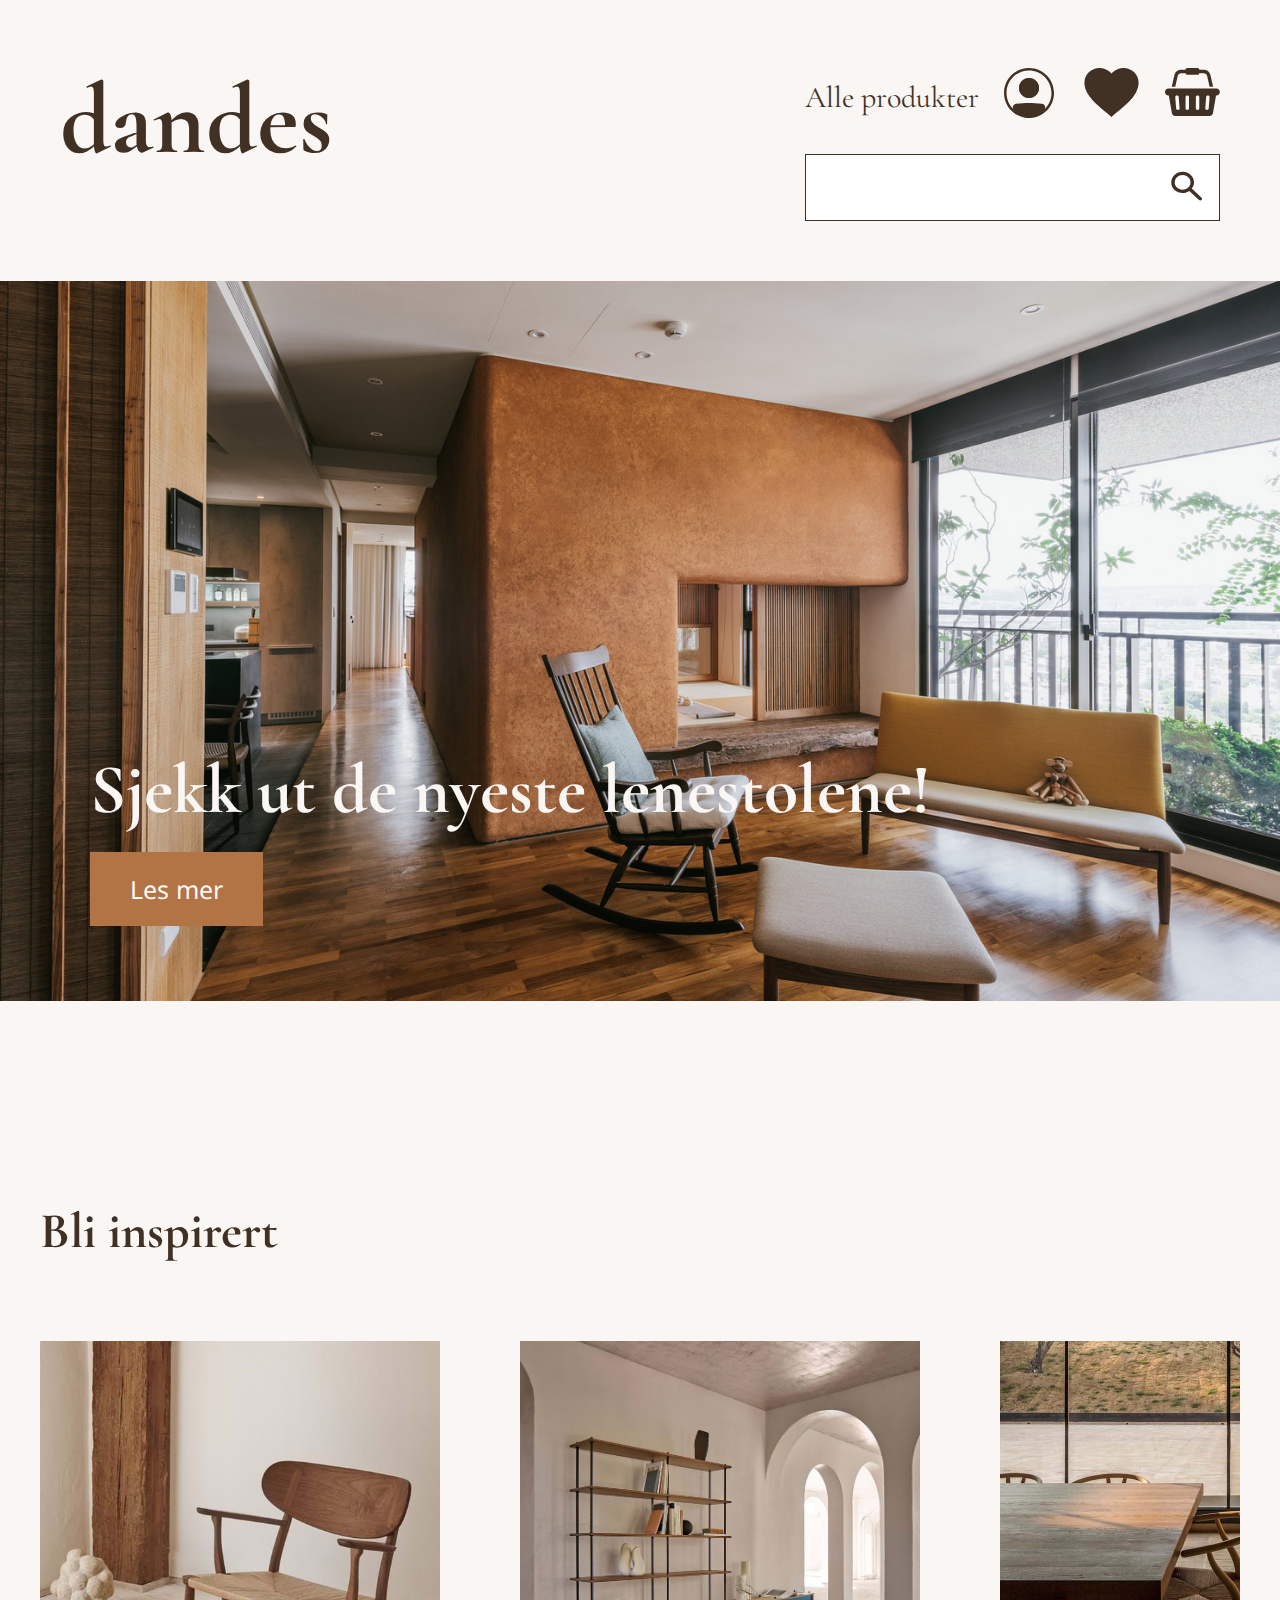
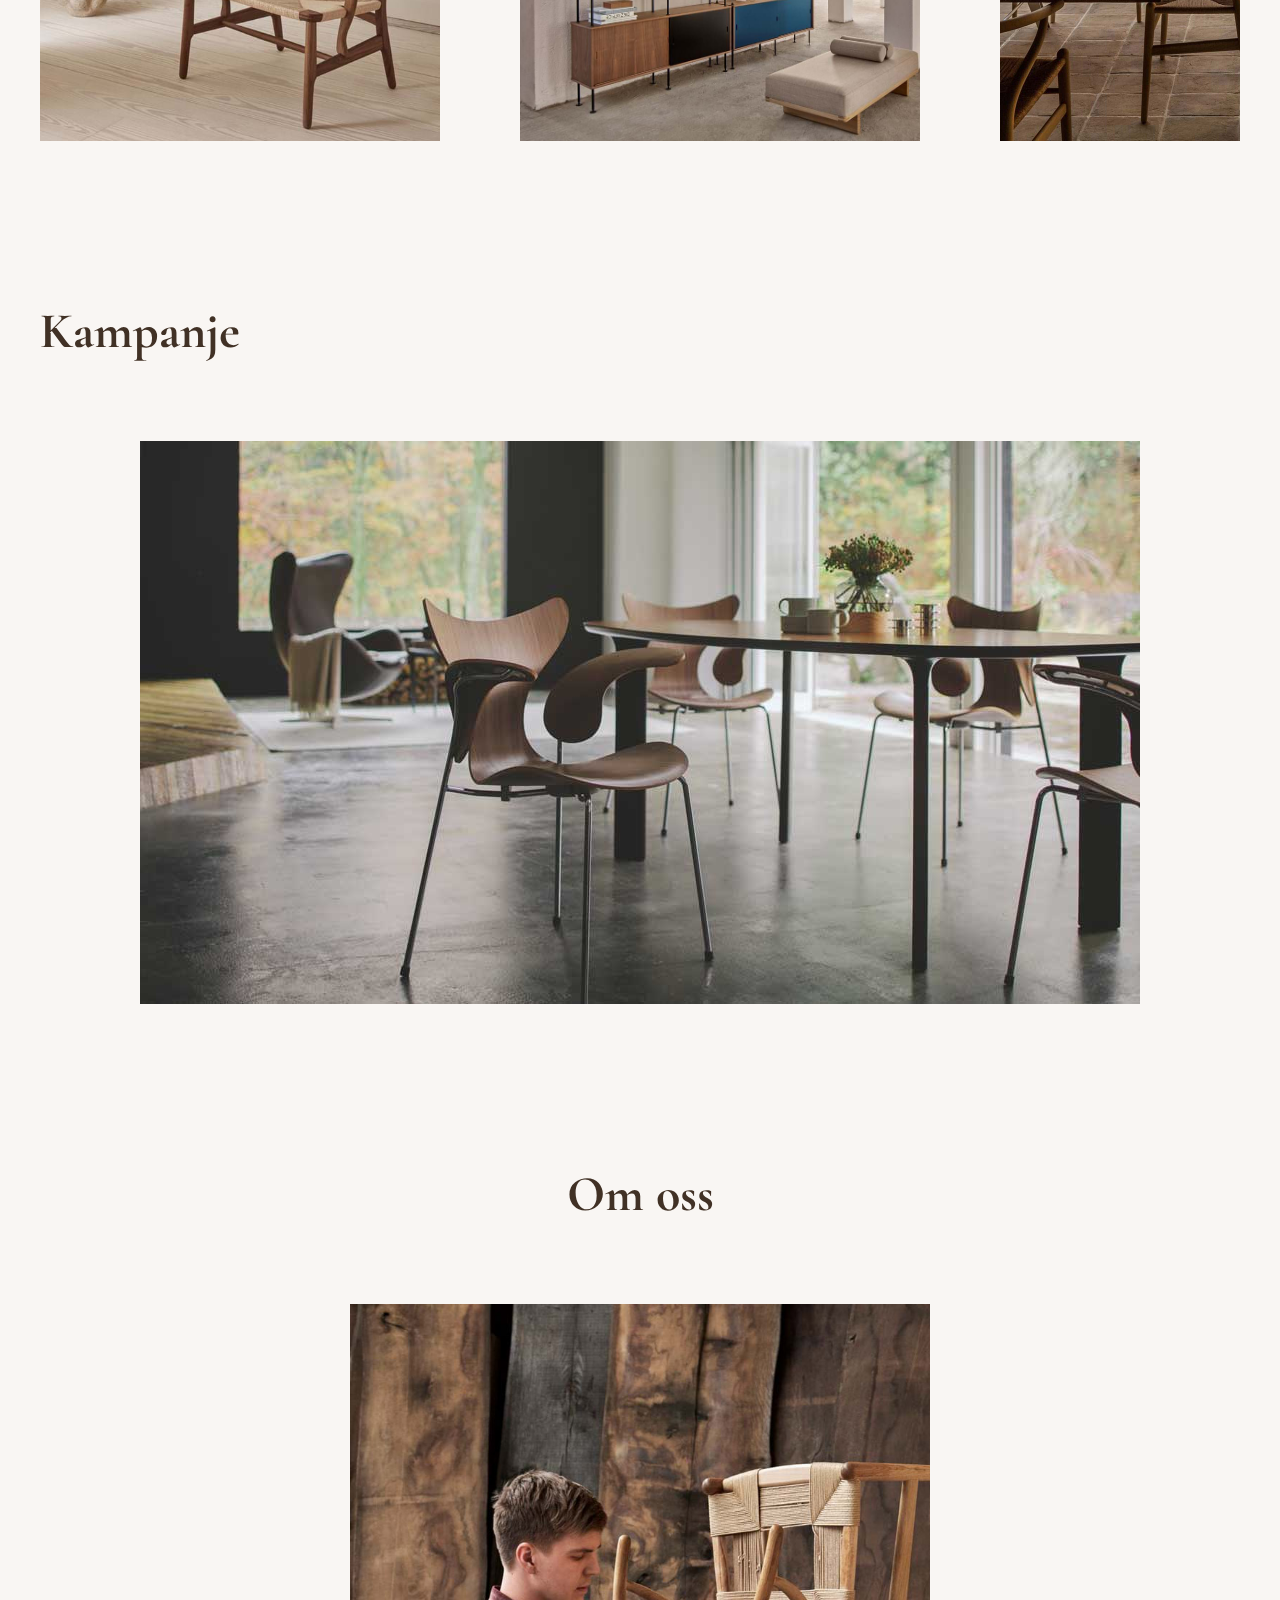
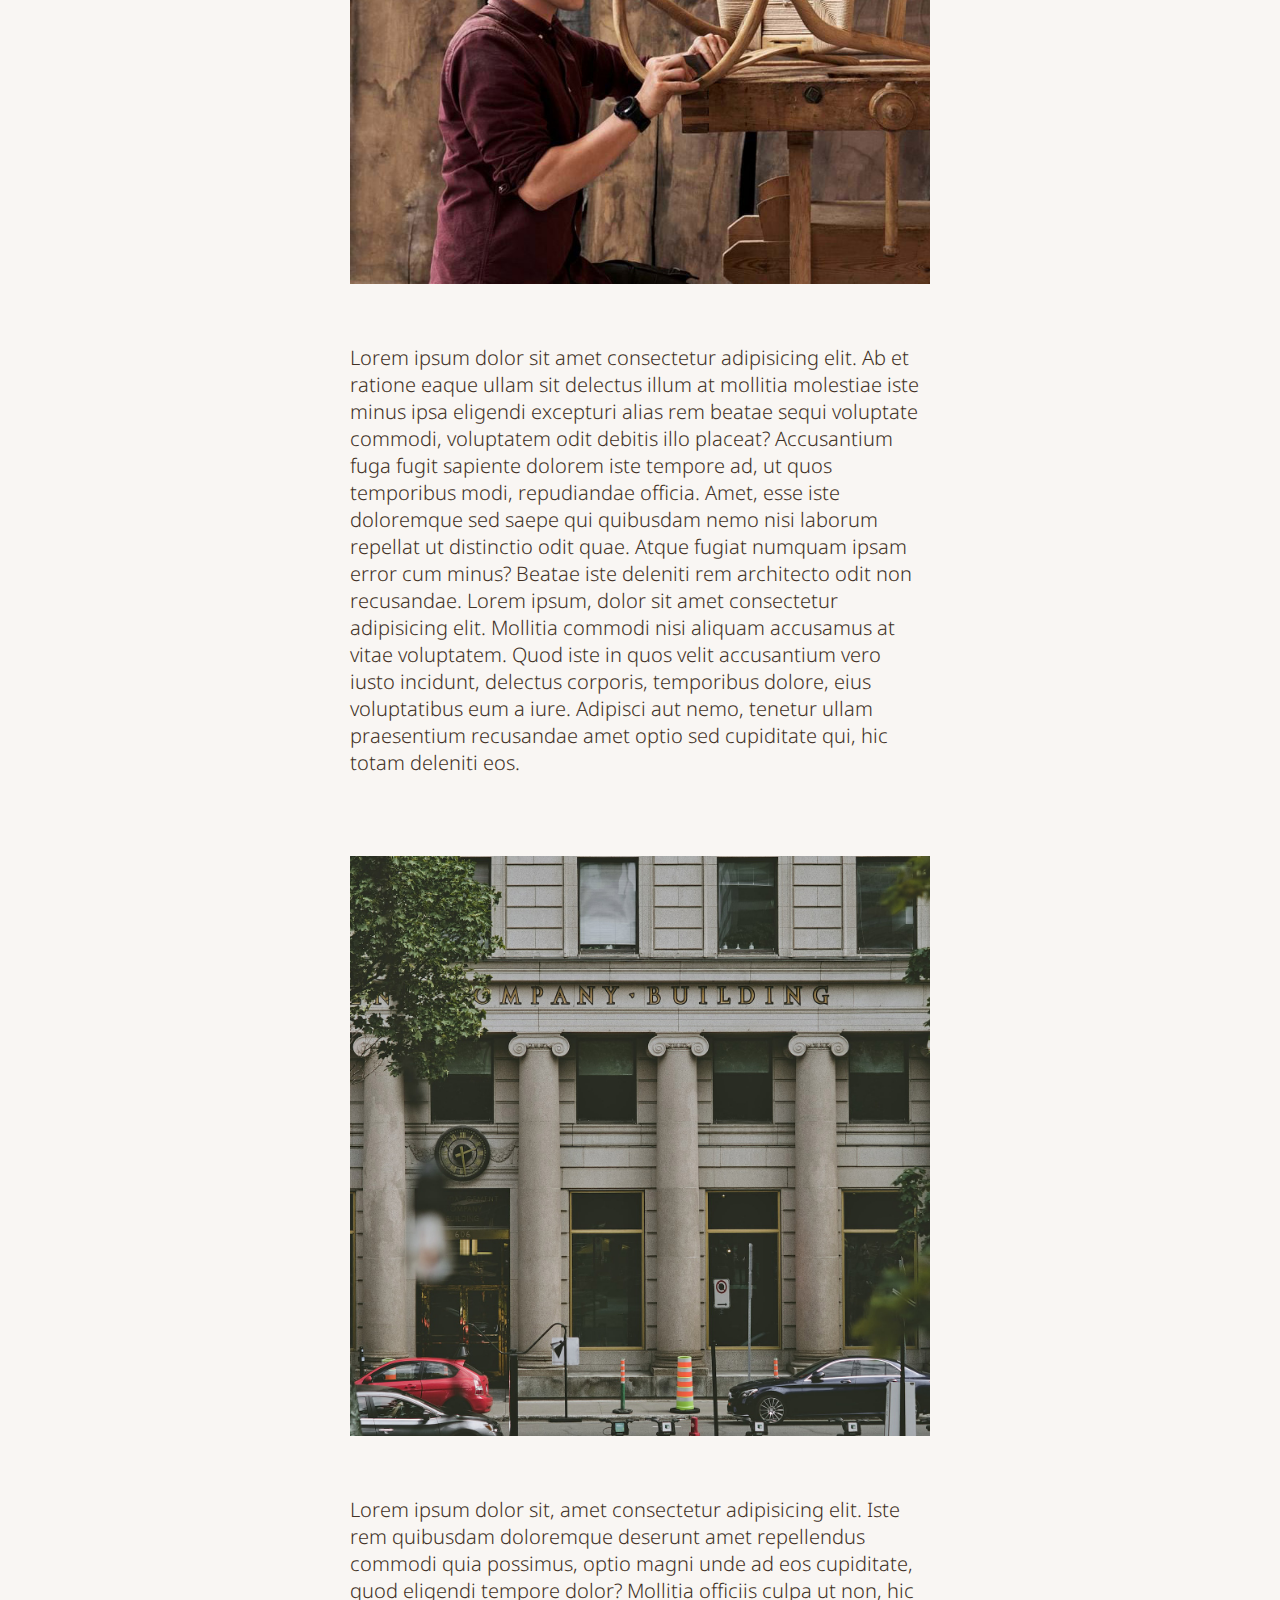
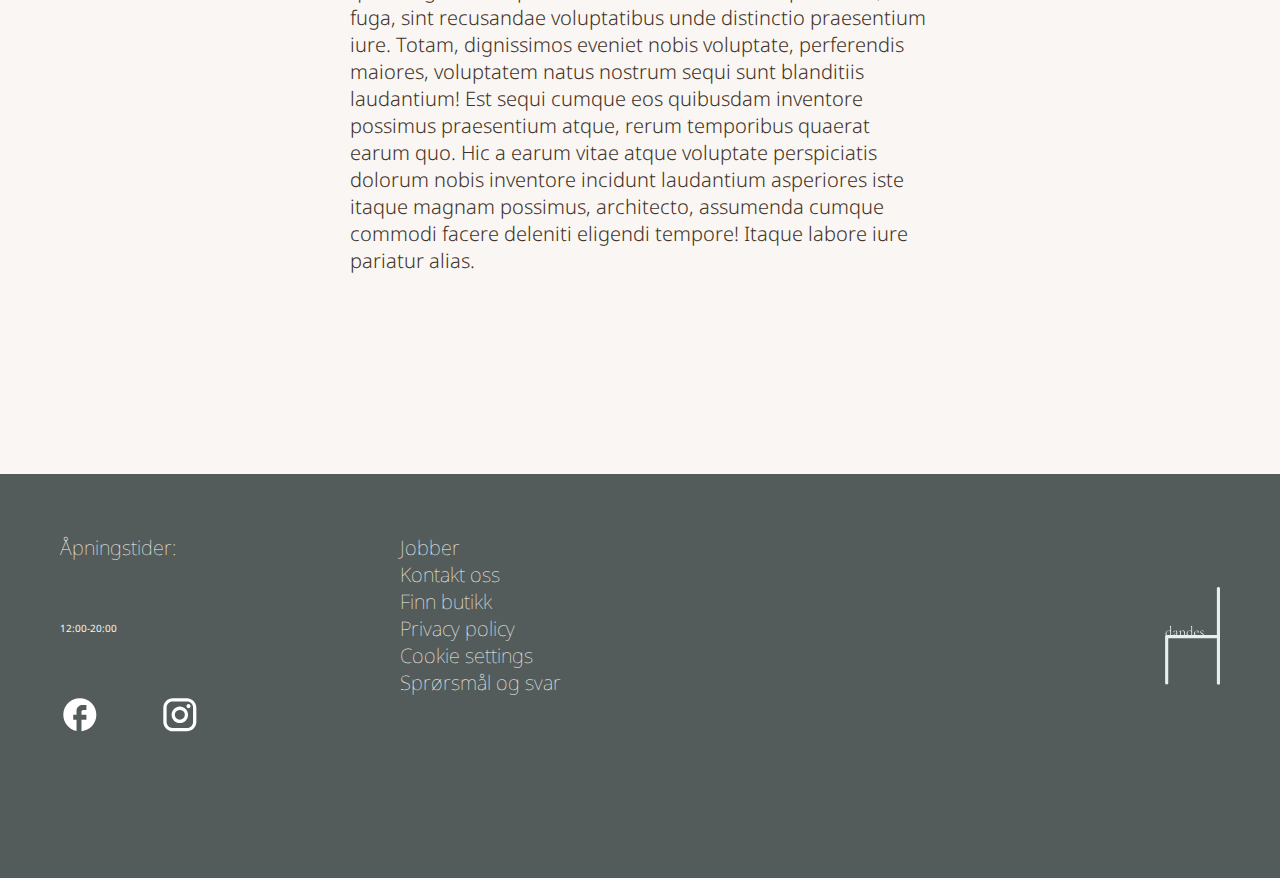
==== commit c4ffd89e: "style" ====
--- a/index.html
+++ b/index.html
@@ -4,7 +4,7 @@
 <head>
     <meta charset="UTF-8">
     <meta http-equiv="X-UA-Compatible" content="IE=edge">
-    <meta name="viewport" content="width=device-width, initial-scale=1.0">
+    <meta name="viewport" content="width=device-width">
     <title>Dandes</title>
 
     <!--Link to CSS-->
@@ -115,7 +115,8 @@
 
     <footer class="footer-flex">
         <div class="flex-left">
-            <p class="footer-paragraph">Åpningstider:<br> <strong>12:00-20:00</strong></p>
+            <p class="footer-paragraph">Åpningstider:</p>
+            <span><strong>12:00-20:00</strong></span>
             <div class="flex-social">
                 <a href="https://www.facebook.com" arial-label="Link til facebook side av dandes"><img
                         src="./assets/facebook.svg"></a>
--- a/css/style.css
+++ b/css/style.css
@@ -70,7 +70,6 @@
     margin-bottom: 2rem;
 }
 
-
 .navigation-header {
     display: flex;
     flex-direction: column;
@@ -104,7 +103,6 @@
     border-style: none;
     background: none;
     font-size: 3rem;
-    /*Størrelse kan endres*/
 }
 
 
@@ -142,7 +140,7 @@
     color: #f9f6f3;
     font-family: 'Noto Sans', sans-serif;
     font-size: 2.5rem;
-    font-weight: 300;
+    font-weight: 400;
     margin-left: 2rem;
     padding: 2rem 4rem 2rem 4rem;
     text-align: center;
@@ -254,13 +252,12 @@
     padding-bottom: 8rem;
 }
 
-/*footer-flex----------*/
 .footer-flex {
     display: flex;
     gap: 8rem;
-}
-
-/*footer-flex-venstre-side----------*/
+    flex-wrap: wrap;
+}
+
 .flex-left {
     display: flex;
     flex-direction: column;
@@ -336,16 +333,62 @@
         padding: 1rem;
         display: flex;
         justify-content: center;
-        gap: 5rem;
+        gap: 8rem;
     }
 
     .mobil-navigation ul {
         display: flex;
-        gap: 5rem;
+        gap: 2.5rem;
         list-style: none;
         align-items: center;
     }
-}
+
+    .footer-flex {
+        display: flex;
+        flex-wrap: wrap;
+        gap: 0rem;
+        flex-direction: column;
+    }
+
+    .navigation-footer{
+        display: flex;
+        gap: 2rem;
+        padding: 1rem;
+    }
+
+    .navigation-footer ul {
+        width: 100%;
+    }
+
+    .navigation-footer ul li {
+        width: 100%;
+        text-align: center;
+    }
+
+    .logo-footer {
+        margin: 0 auto;
+        padding: 3rem;
+    }
+
+    .flex-left{
+        padding: 1rem;
+    }
+
+    .footer-paragraph{
+        margin: 0 auto;
+    }
+
+    .hero-container h2{
+        font-size: 5rem;
+    }
+
+}
+
+
+
+
+/* Hjep med netlify*/
+
 
 
 
@@ -357,30 +400,30 @@
     transition-delay: 0.2s;
 }
 
-body section div:hover{
+body section ul li:hover{
     text-decoration:underline;
+}
+
+body section a:hover{
+    text-decoration: underline;
 }
 
 footer nav ul li:hover{
     text-decoration:underline;
 }
 
-.categories {
+.categories ul{
+    list-style: none;
     display: flex;
     flex-direction: row;
     gap: 7rem;
-    margin-left: 8rem;
     margin-top: 2rem;
     font-family: 'Cormorant garamond', serif;
     font-size: 3rem;
-}
-
-.categories img {
-    margin: 0 0 0 auto;
-    padding: 0 5rem 5rem 0;
-}
-
-.categories p {
+    justify-content: center;
+}
+
+.news{
     font-family: 'Cormorant garamond', serif;
     font-size: 3rem;
     color: #B44D00
@@ -446,6 +489,12 @@
     text-align: right;
 }
 
+.categories-button{
+    display: flex;
+    justify-content: right;
+    padding-right: 5rem;
+}
+
 
 
 /*---------- ----------MEDIA SCREEN SIDE 2---------- ----------*/
@@ -459,16 +508,20 @@
         display: flex;
         justify-content: center;
     }
+
+}
+    
+@media screen and (max-width:1200px){
+    .categories ul{
+        display: none;
+    }
     .product-cards{
         justify-content: center;
     }
 }
-    
-@media screen and (max-width:1200px){
-        .categories p{
-            display: none;
-        }
-        .categoriess div{
-            display: none;
-        }
+
+@media screen and (min-width:1200px){
+    .categories-button{
+        display: none;
+    }
 }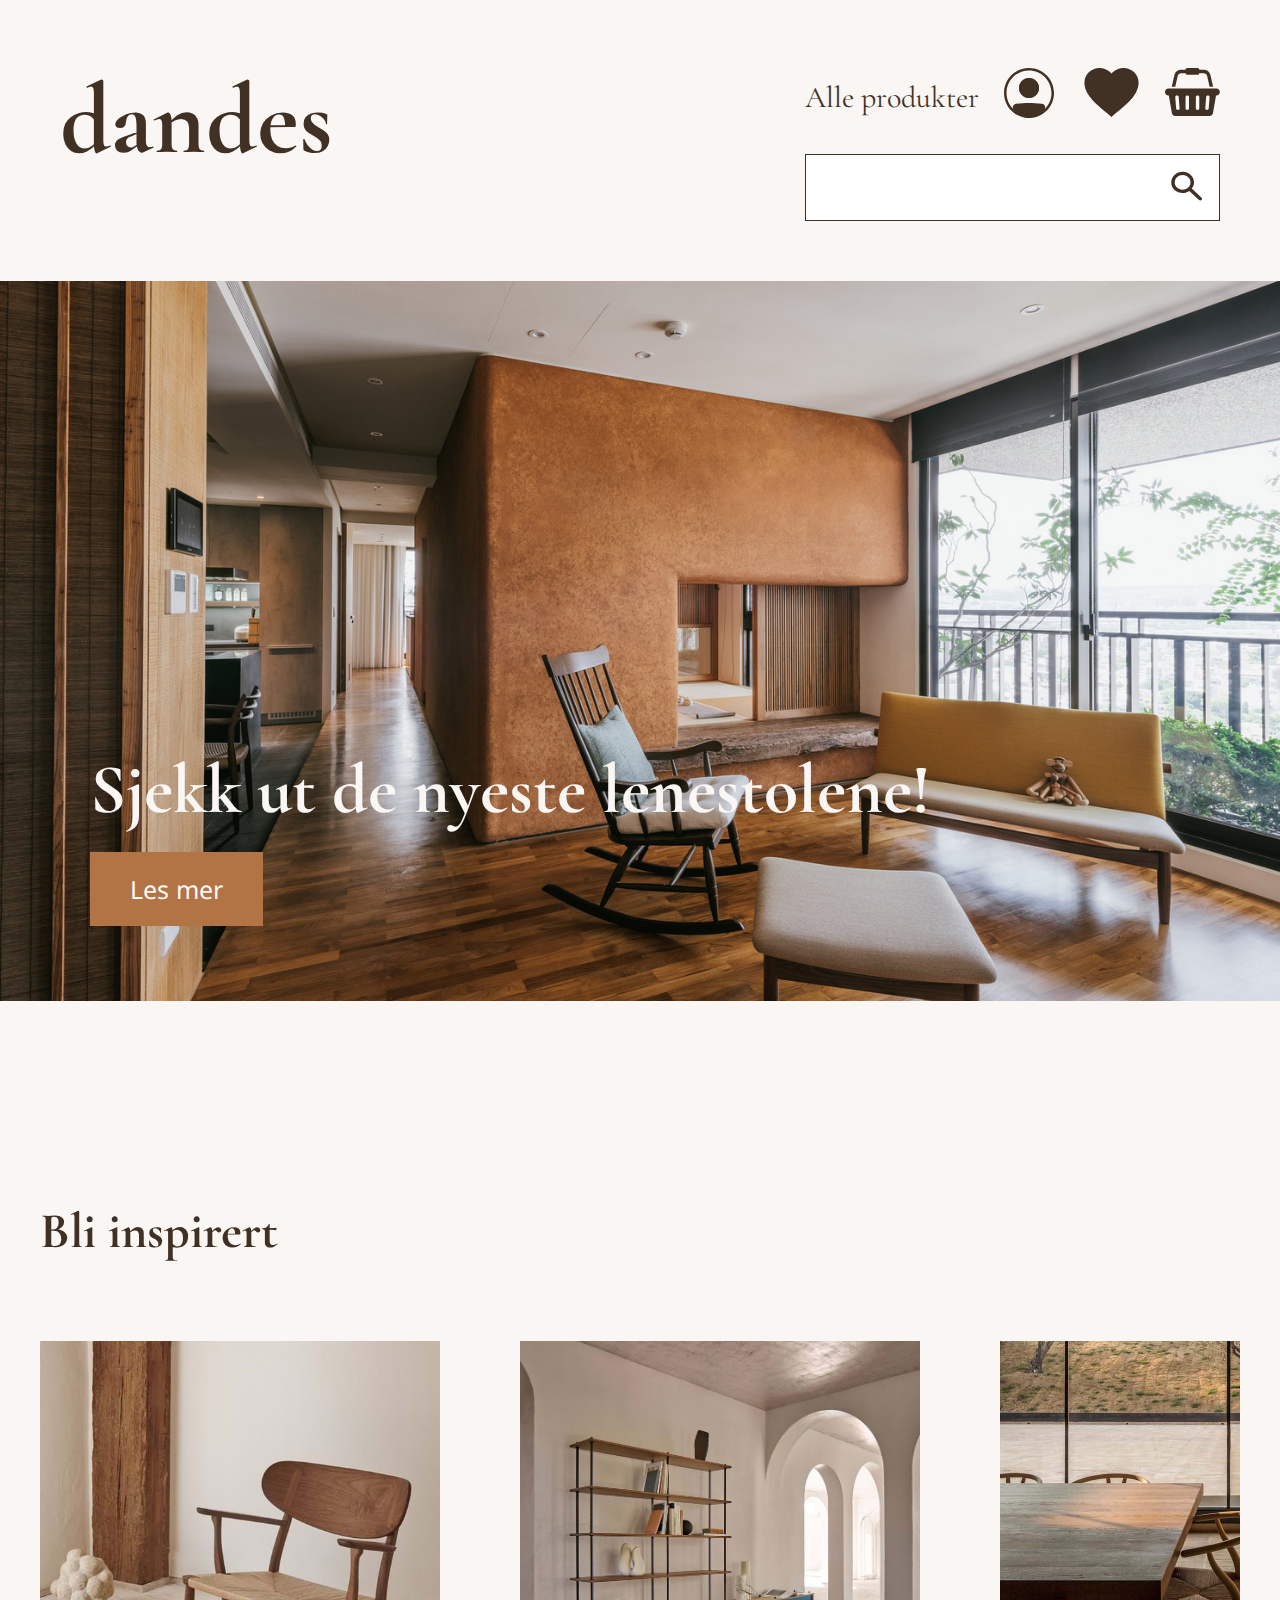
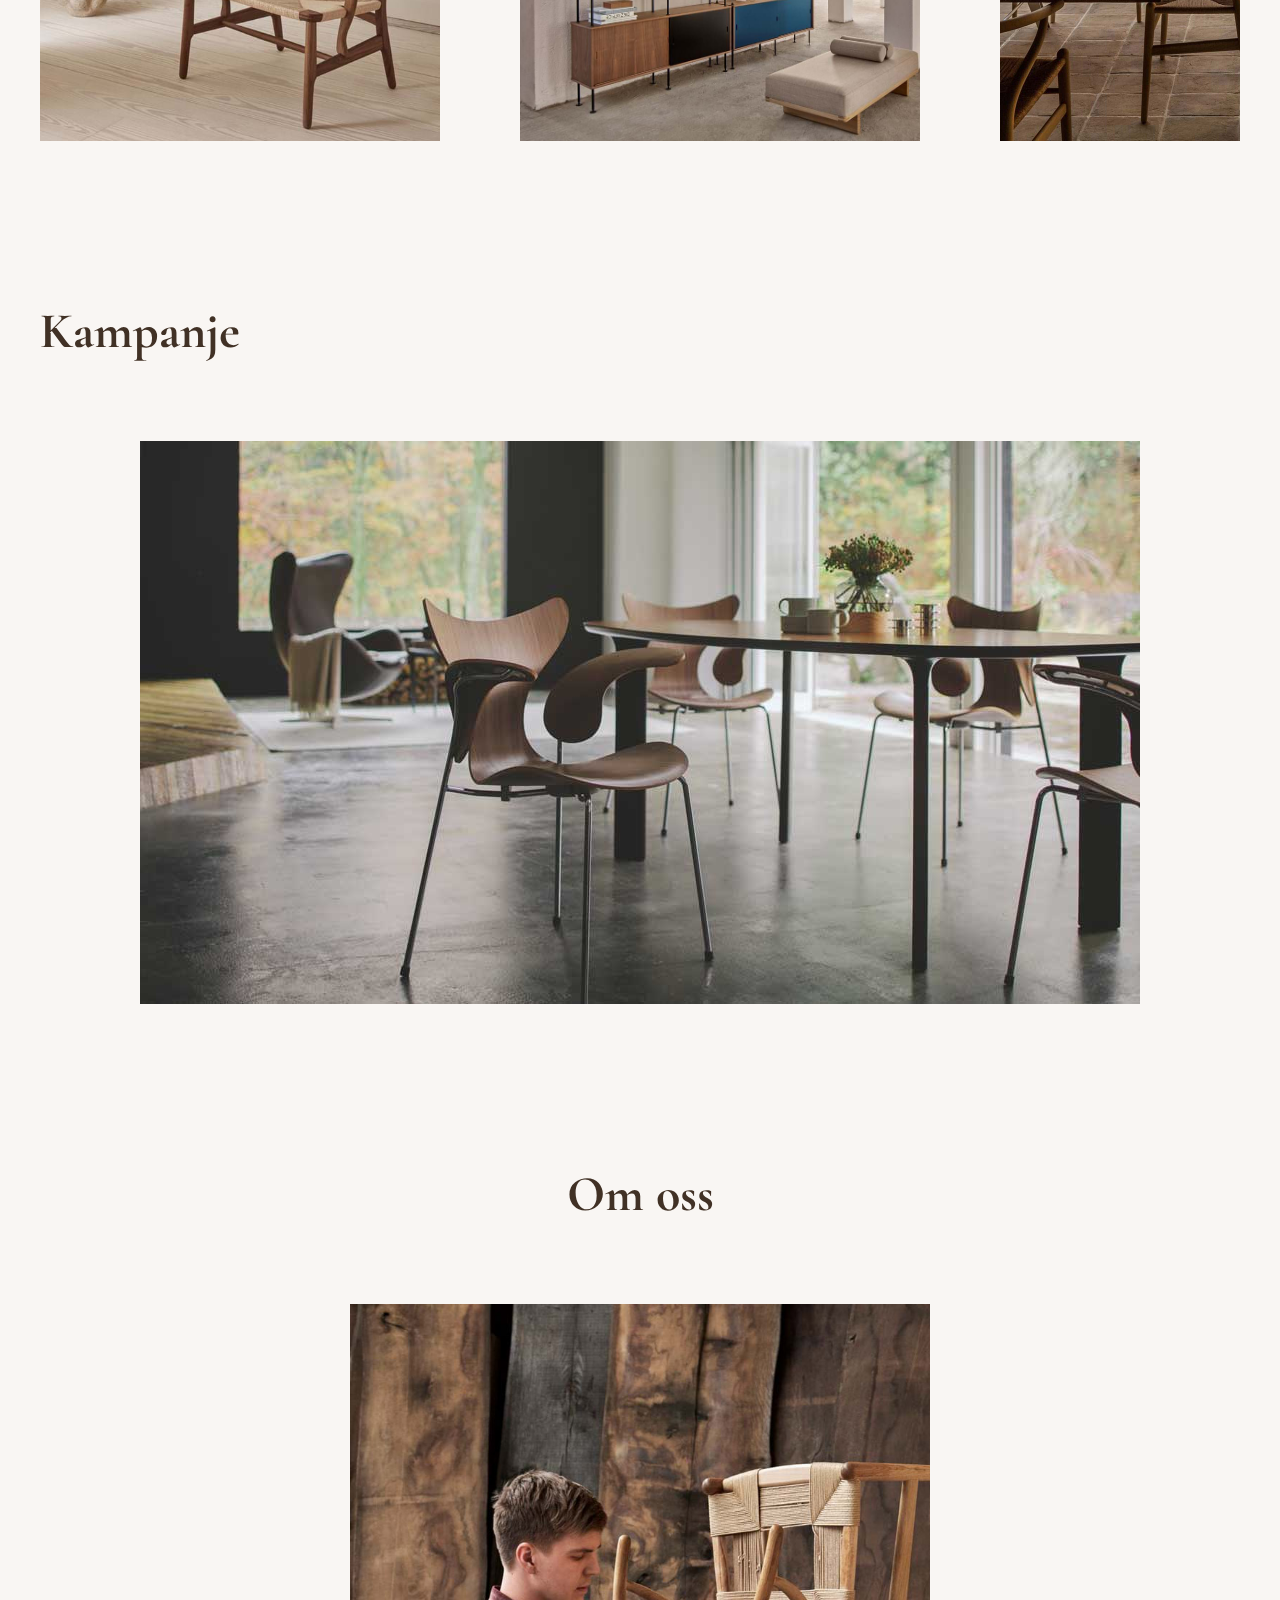
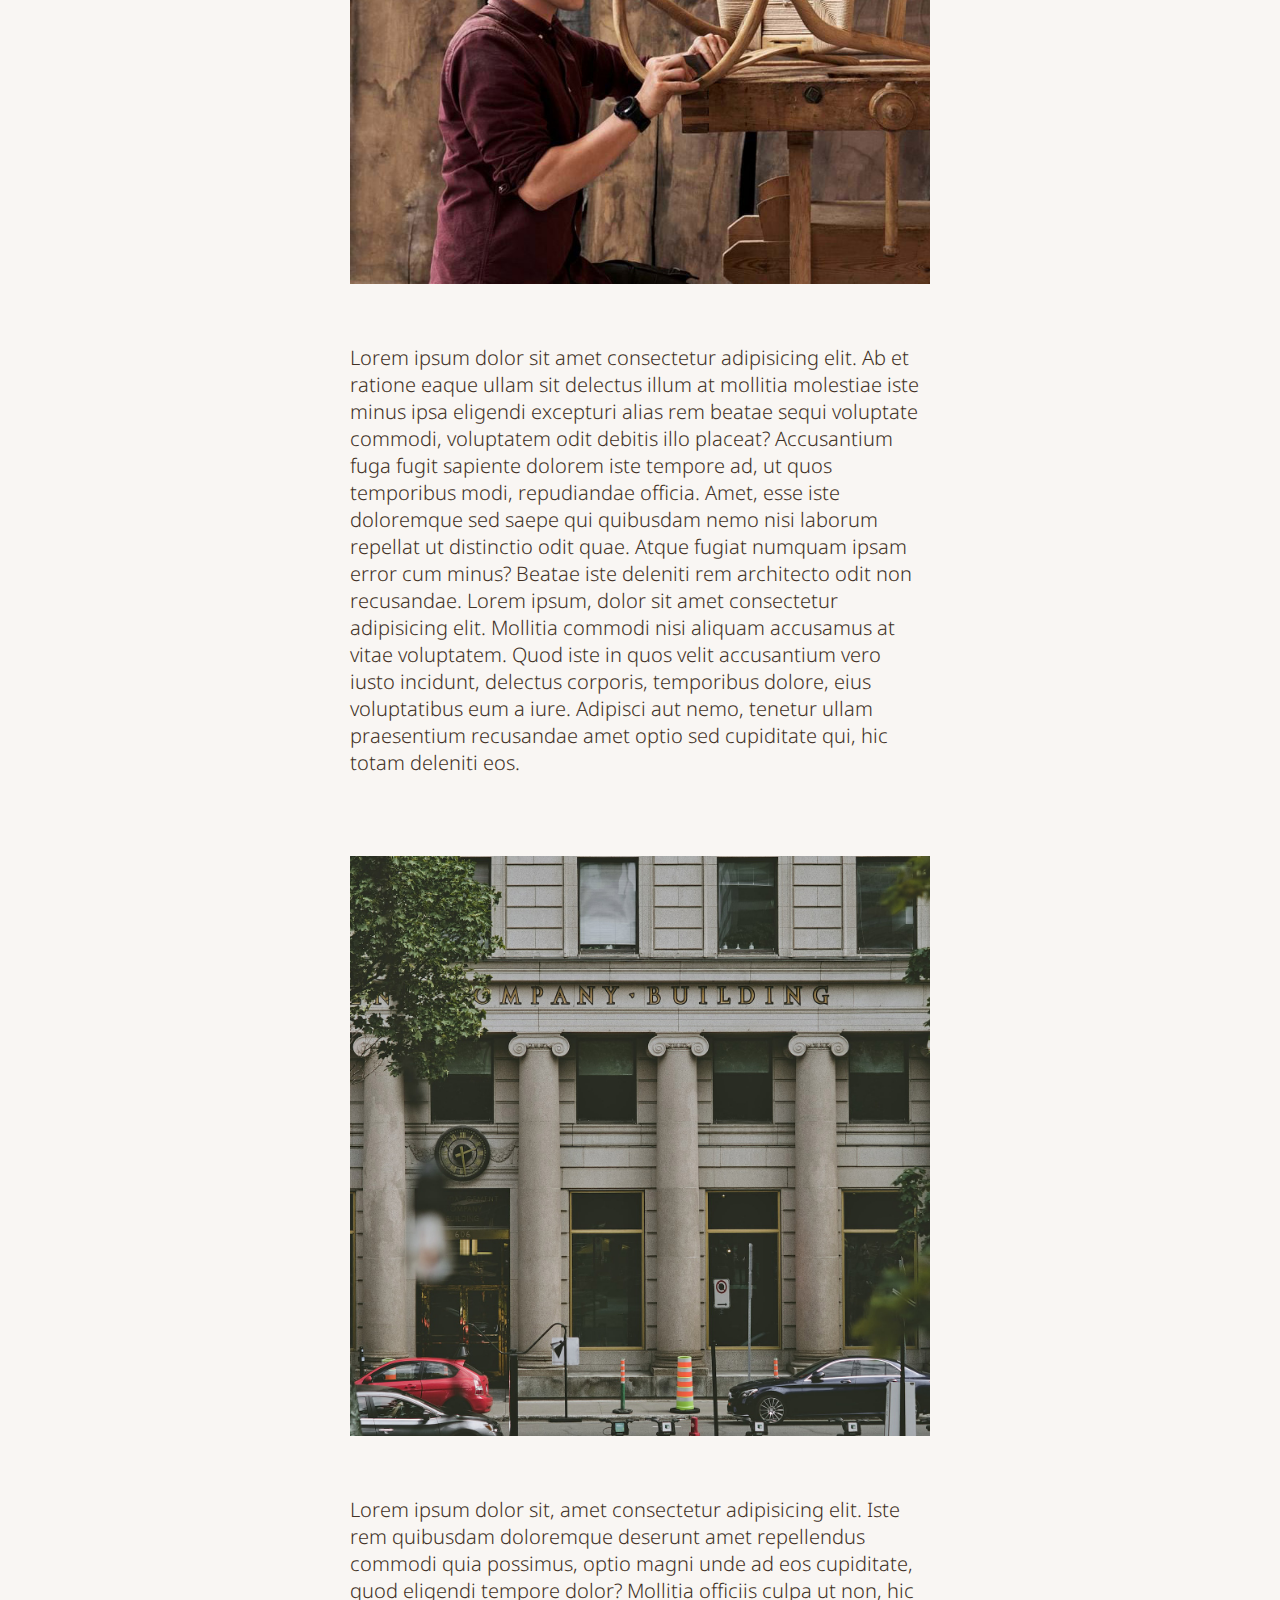
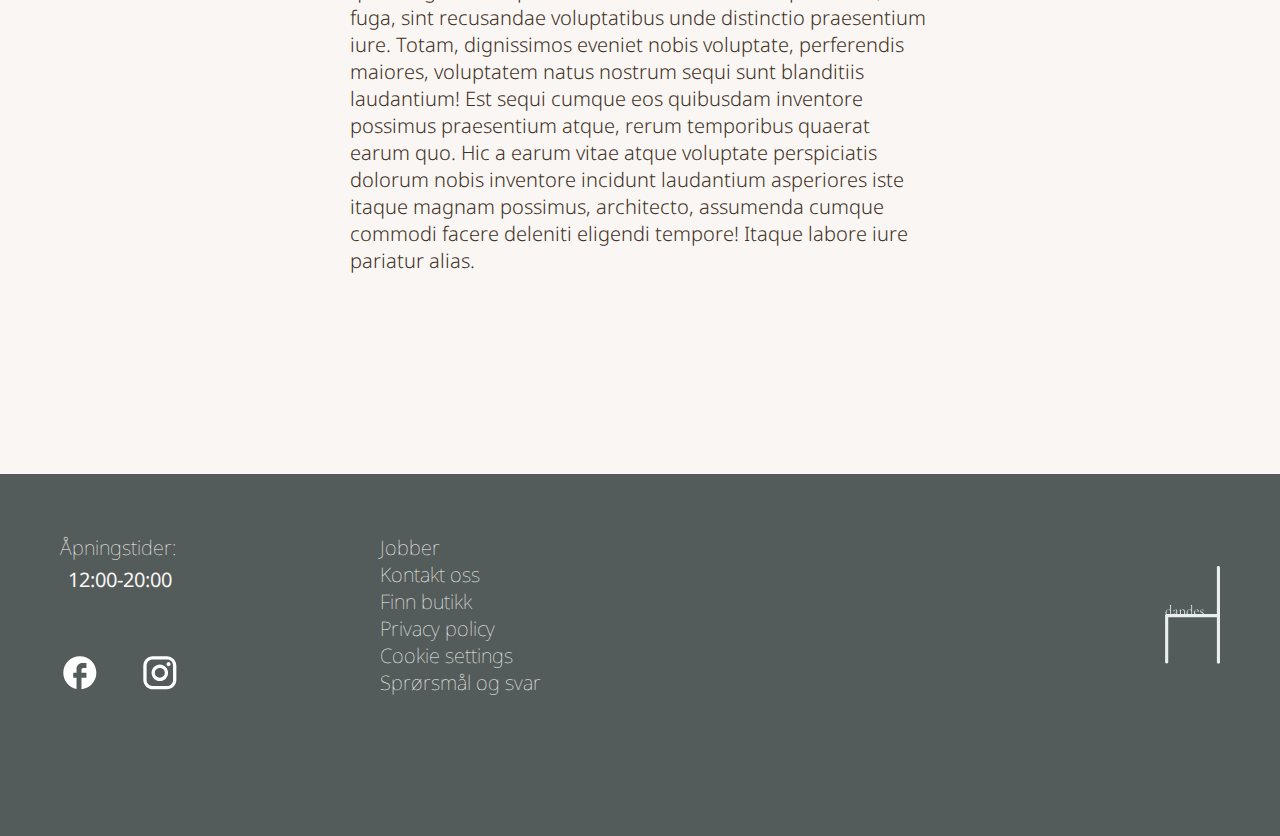
==== commit 592e5e93: "footer" ====
--- a/index.html
+++ b/index.html
@@ -114,15 +114,25 @@
     </main>
 
     <footer class="footer-flex">
+
         <div class="flex-left">
-            <p class="footer-paragraph">Åpningstider:</p>
-            <span><strong>12:00-20:00</strong></span>
+
+            <div class="flex-time">
+
+                <p class="footer-paragraph">Åpningstider:</p>
+
+                <span class="footer-time"><strong>12:00-20:00</strong></span>
+
+            </div>
+
+
             <div class="flex-social">
                 <a href="https://www.facebook.com" arial-label="Link til facebook side av dandes"><img
                         src="./assets/facebook.svg"></a>
                 <a href="https://wwww.instagram.com" aria-label="Link til instagram side av dandes"><img
                         src="./assets/instagram.svg"></a>
             </div>
+
         </div>
         <nav class="navigation-footer">
             <ul>
--- a/css/style.css
+++ b/css/style.css
@@ -21,7 +21,6 @@
 /*MAIN----------*/
 main {
     max-width: 140rem;
-    /*orginal 120*/
     margin: 0 auto;
     width: 100%;
     padding: 4rem;
@@ -267,14 +266,26 @@
     font-weight: 100;
 }
 
+.flex-time{
+    display: flex;
+    flex-direction: column;
+    gap: 0.5rem;
+
+}
+
 .footer-paragraph {
     font-size: 2rem;
 }
 
+.footer-time{
+    font-size: 2rem;
+    text-align: center;
+}
+
 .flex-social {
     display: flex;
     justify-content: center;
-    gap: 6rem;
+    gap: 4rem;
 }
 
 .navigation-footer {
@@ -348,6 +359,8 @@
         flex-wrap: wrap;
         gap: 0rem;
         flex-direction: column;
+        padding: 4rem 0 9rem 0;
+    
     }
 
     .navigation-footer{
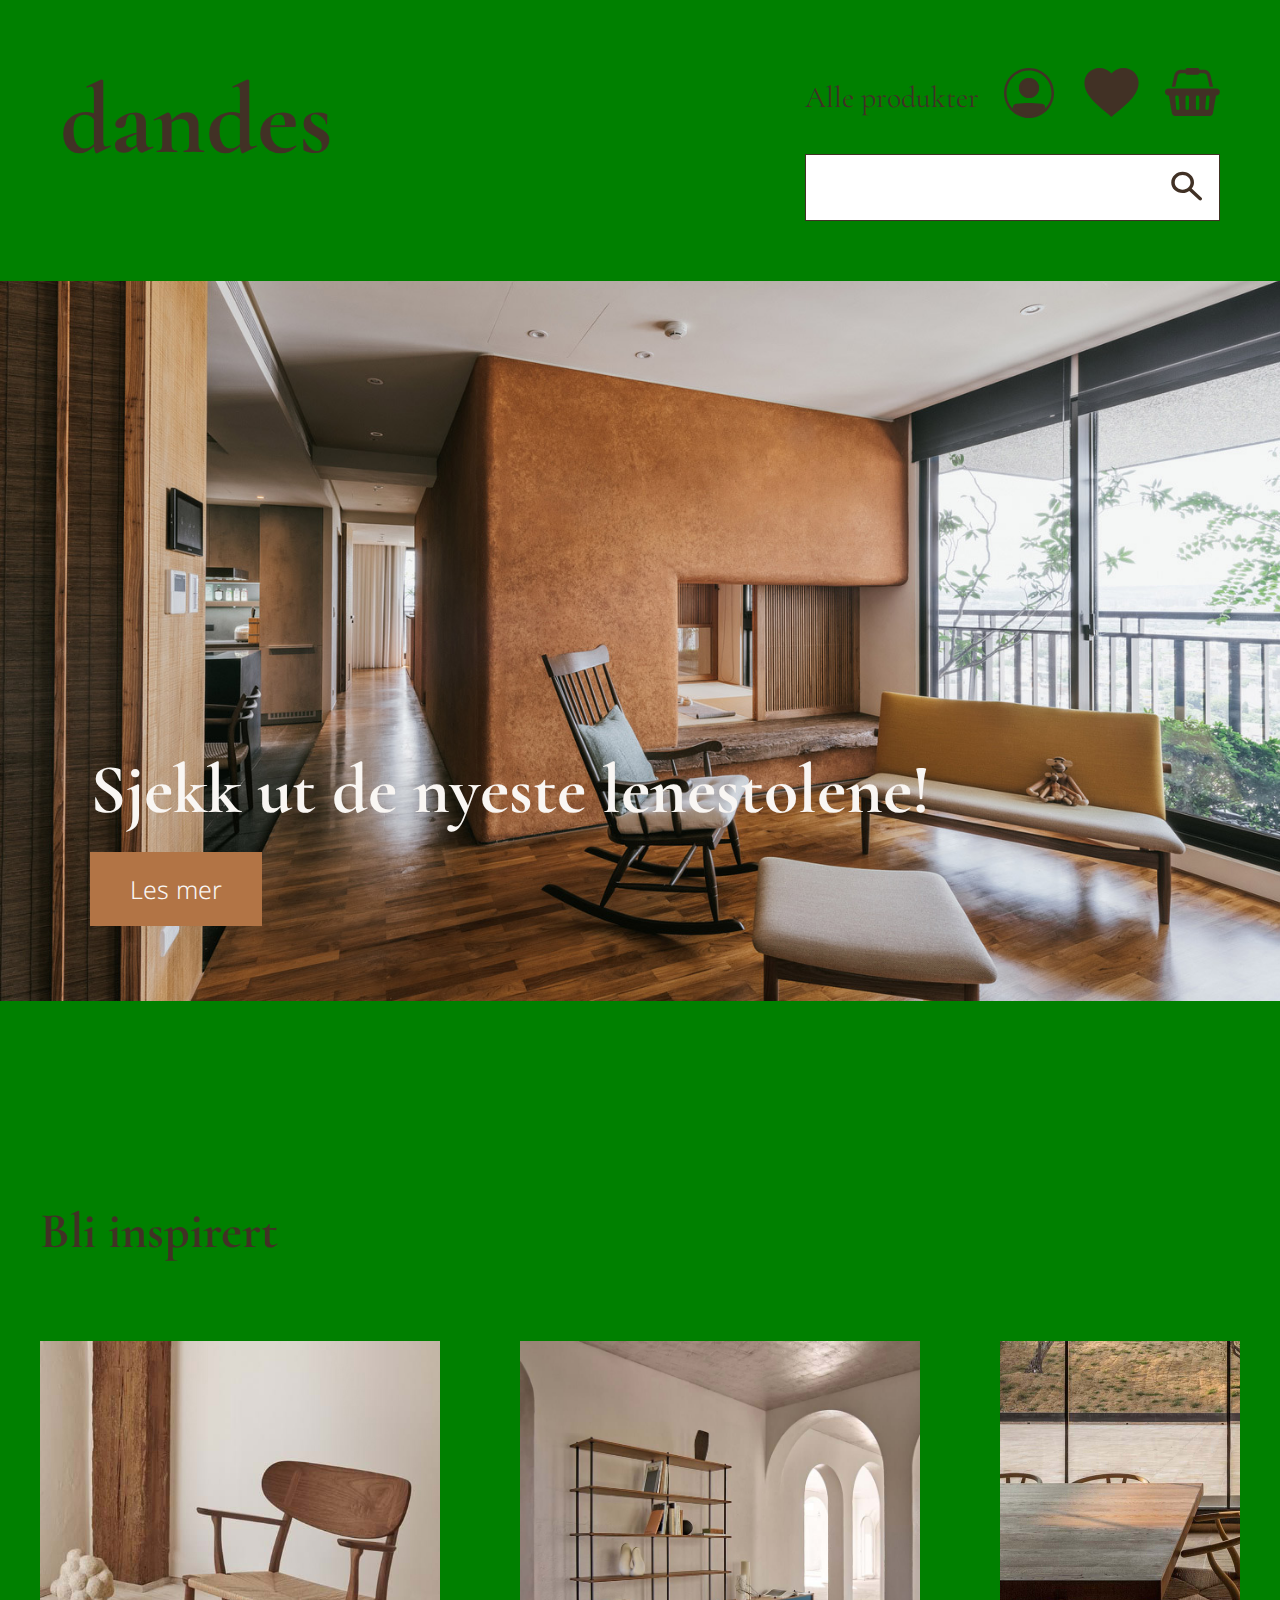
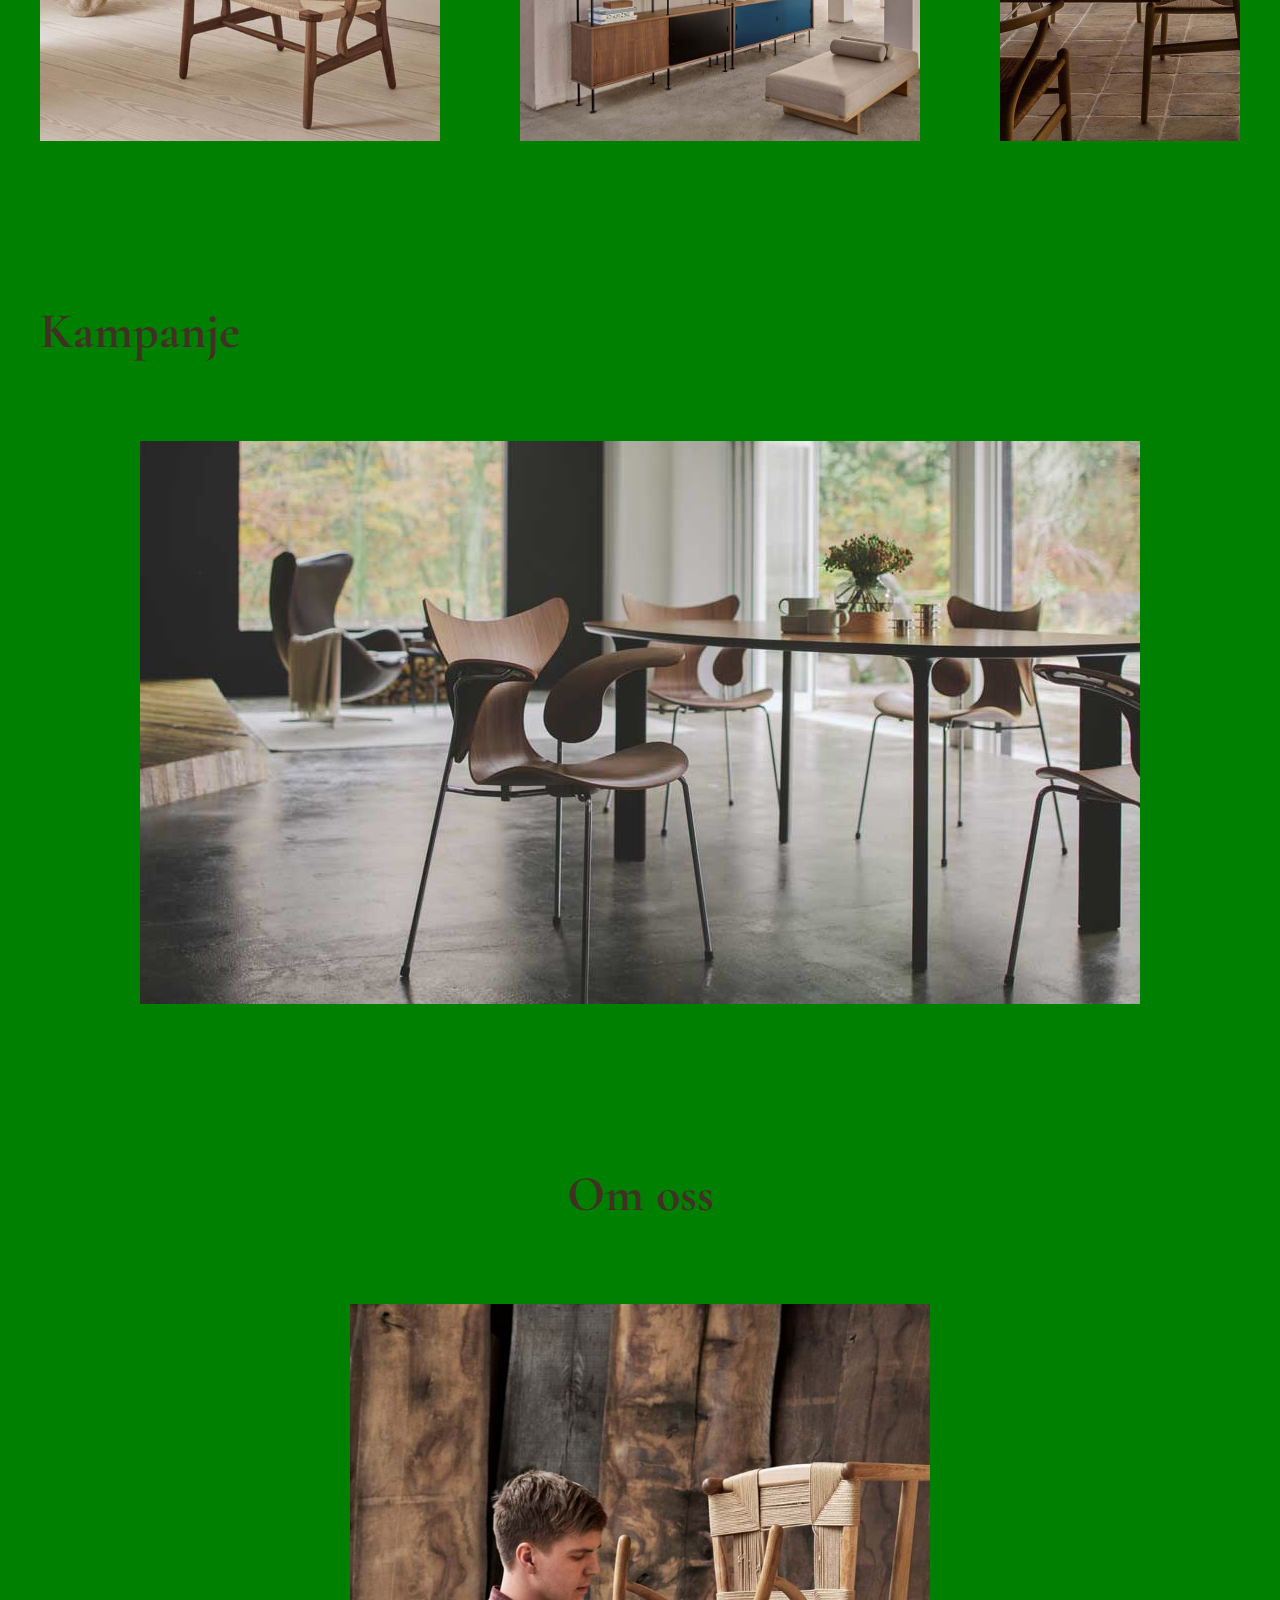
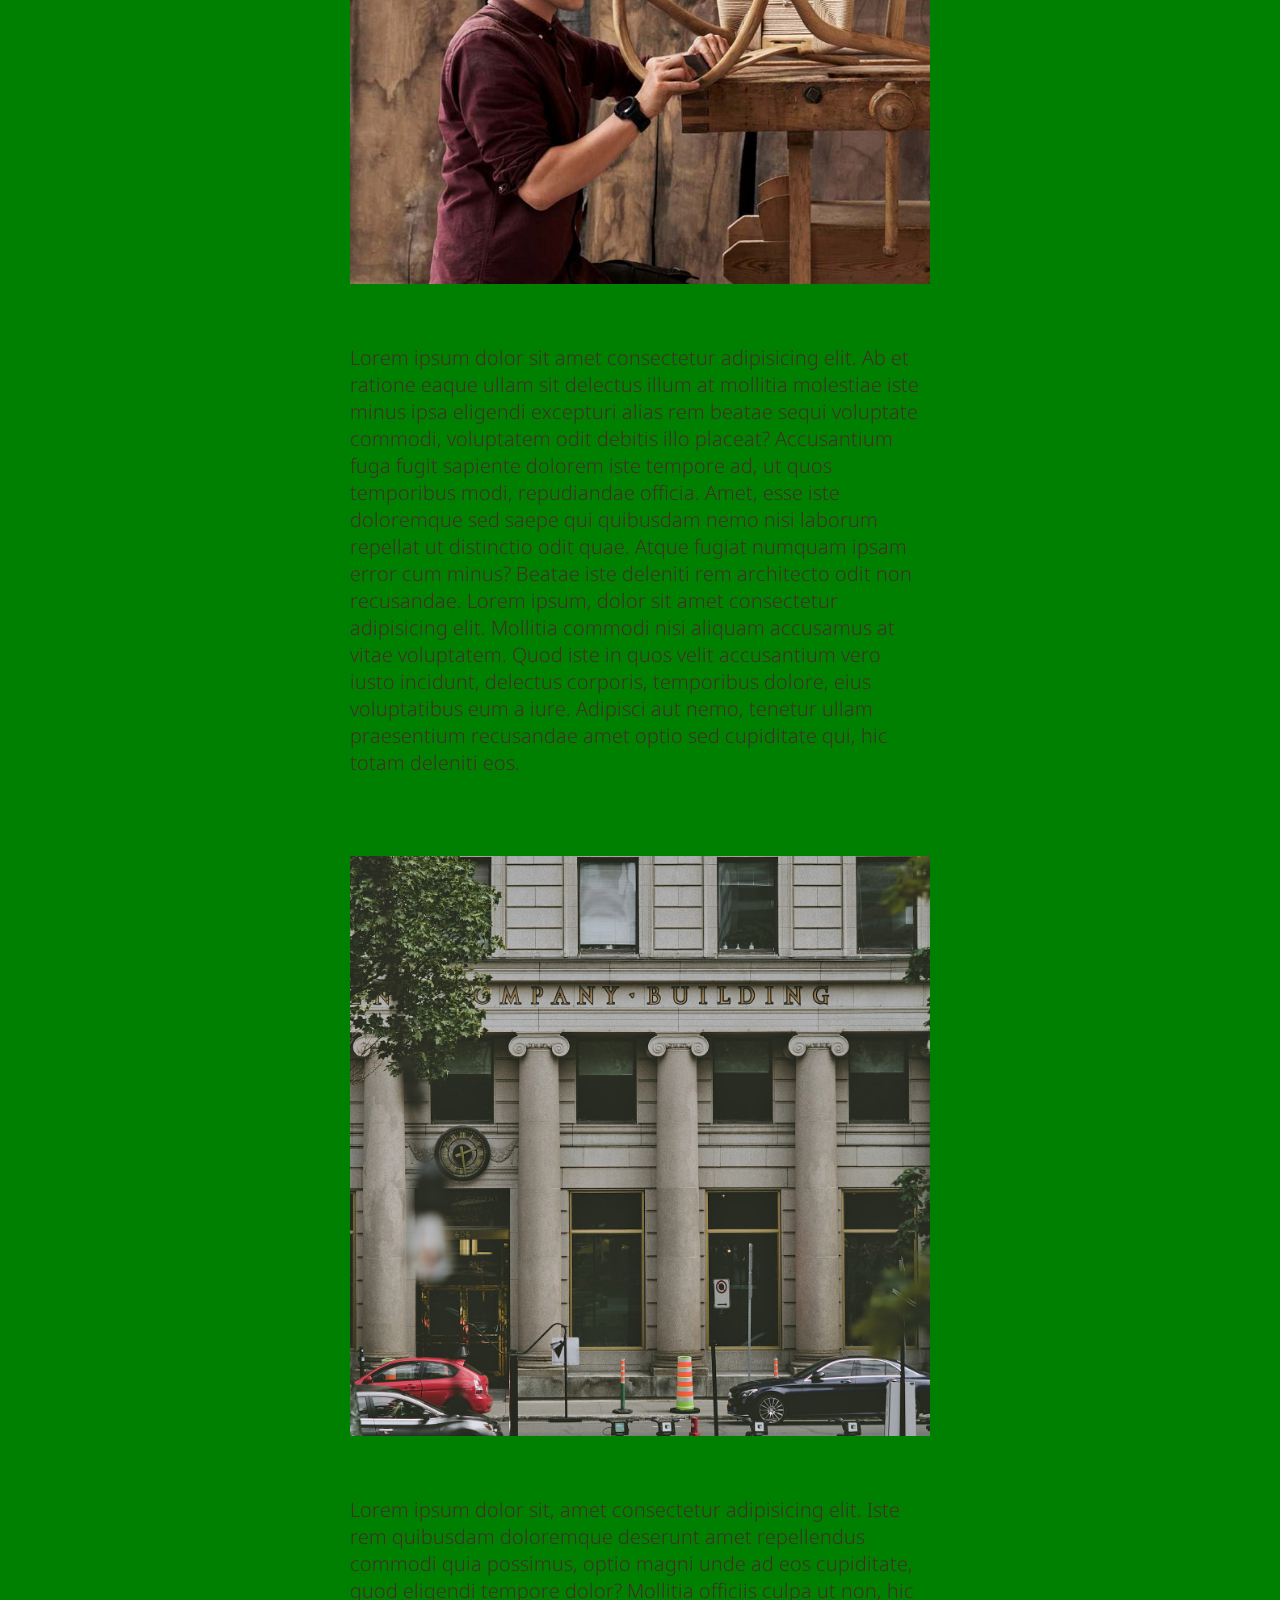
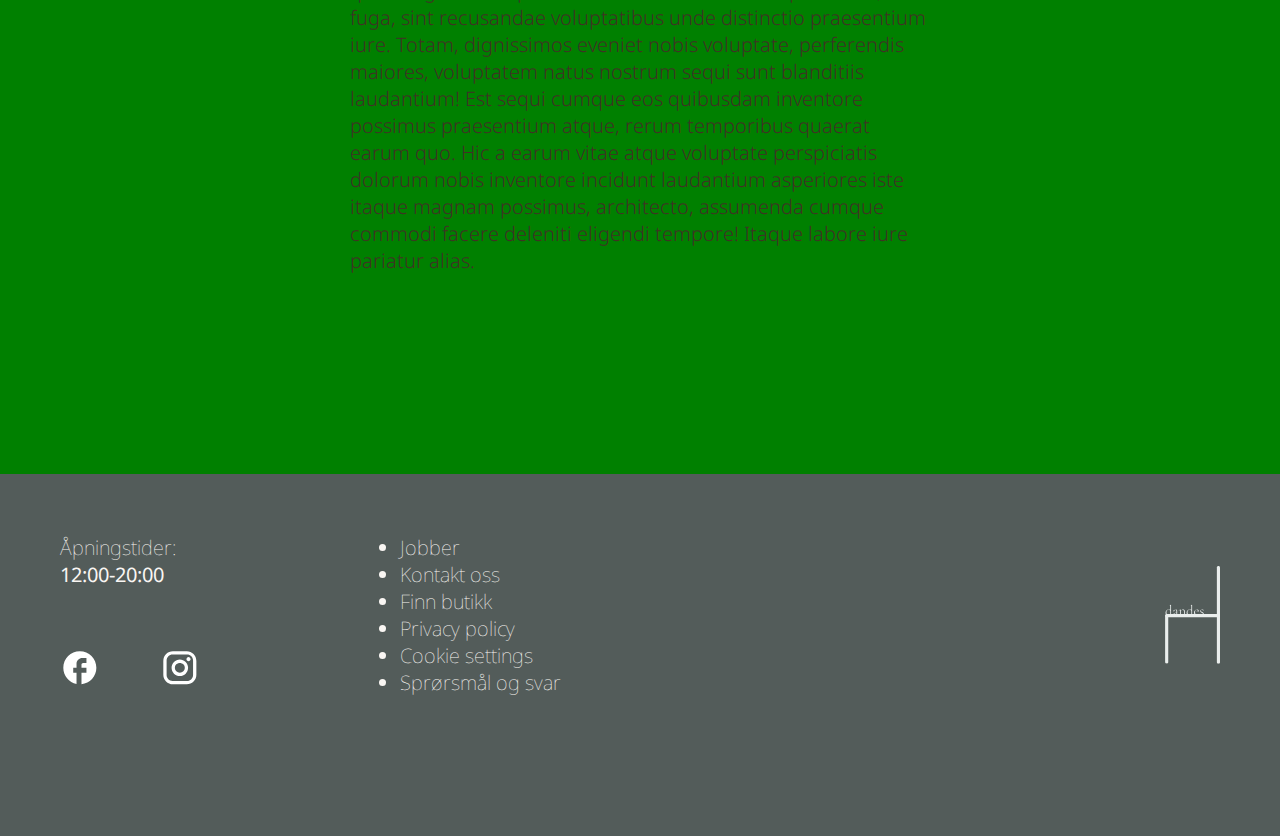
==== commit 0d6d3aa4: "Merge branch 'master' of https://github.com/KjetilSHansen/oppgave4" ====
--- a/index.html
+++ b/index.html
@@ -4,7 +4,7 @@
 <head>
     <meta charset="UTF-8">
     <meta http-equiv="X-UA-Compatible" content="IE=edge">
-    <meta name="viewport" content="width=device-width">
+    <meta name="viewport" content="width=device-width, initial-scale=1.0">
     <title>Dandes</title>
 
     <!--Link to CSS-->
@@ -29,7 +29,7 @@
                         aria-hidden="true"></button>
             </form>
         </nav>
-
+        
         <!--NAV APP-VERSJON-->
 
         <nav class="mobil-navigation">
@@ -37,7 +37,7 @@
                 <li><img src="./assets/nav-profil.svg" alt="true"></li>
                 <li><img src="./assets/nav-hjerte.svg" alt="true"></li>
                 <li><img src="./assets/nav-handlekurv.svg" alt=""></li>
-                <li><a class="alle-produkter" href="./forms.html"><img src="./assets/nav-sofa.svg" alt=""></a></li>
+                <li><img src="./assets/nav-sofa.svg" alt=""></li>
                 <li><img src="./assets/nav-søk.svg" alt=""></li>
             </ul>
         </nav>
@@ -114,25 +114,14 @@
     </main>
 
     <footer class="footer-flex">
-
         <div class="flex-left">
-
-            <div class="flex-time">
-
-                <p class="footer-paragraph">Åpningstider:</p>
-
-                <span class="footer-time"><strong>12:00-20:00</strong></span>
-
-            </div>
-
-
+            <p class="footer-paragraph">Åpningstider:<br> <strong>12:00-20:00</strong></p>
             <div class="flex-social">
                 <a href="https://www.facebook.com" arial-label="Link til facebook side av dandes"><img
                         src="./assets/facebook.svg"></a>
                 <a href="https://wwww.instagram.com" aria-label="Link til instagram side av dandes"><img
                         src="./assets/instagram.svg"></a>
             </div>
-
         </div>
         <nav class="navigation-footer">
             <ul>
--- a/css/style.css
+++ b/css/style.css
@@ -21,6 +21,7 @@
 /*MAIN----------*/
 main {
     max-width: 140rem;
+    /*orginal 120*/
     margin: 0 auto;
     width: 100%;
     padding: 4rem;
@@ -68,6 +69,7 @@
     list-style: none;
     margin-bottom: 2rem;
 }
+
 
 .navigation-header {
     display: flex;
@@ -102,6 +104,7 @@
     border-style: none;
     background: none;
     font-size: 3rem;
+    /*Størrelse kan endres*/
 }
 
 
@@ -139,7 +142,7 @@
     color: #f9f6f3;
     font-family: 'Noto Sans', sans-serif;
     font-size: 2.5rem;
-    font-weight: 400;
+    font-weight: 300;
     margin-left: 2rem;
     padding: 2rem 4rem 2rem 4rem;
     text-align: center;
@@ -177,6 +180,7 @@
     justify-content: center;
     margin: 8rem 0 8rem 0;
     overflow-x: scroll;
+    /*Legg til et bilde til slik at det blir karusell*/
 }
 
 
@@ -251,12 +255,13 @@
     padding-bottom: 8rem;
 }
 
+/*footer-flex----------*/
 .footer-flex {
     display: flex;
     gap: 8rem;
-    flex-wrap: wrap;
-}
-
+}
+
+/*footer-flex-venstre-side----------*/
 .flex-left {
     display: flex;
     flex-direction: column;
@@ -266,26 +271,14 @@
     font-weight: 100;
 }
 
-.flex-time{
-    display: flex;
-    flex-direction: column;
-    gap: 0.5rem;
-
-}
-
 .footer-paragraph {
     font-size: 2rem;
 }
 
-.footer-time{
-    font-size: 2rem;
-    text-align: center;
-}
-
 .flex-social {
     display: flex;
     justify-content: center;
-    gap: 4rem;
+    gap: 6rem;
 }
 
 .navigation-footer {
@@ -296,7 +289,6 @@
     font-size: 2rem;
     font-family: 'noto sans', sans-serif;
     font-weight: 100;
-    list-style: none;
 }
 
 .logo-footer {
@@ -304,7 +296,6 @@
 }
 
 
-/*MOBILE-NAVIGATION----------*/
 .mobil-navigation {
     display: none;
 }
@@ -317,13 +308,23 @@
 
 @media screen and (max-width: 1379px) {
 
+    body {
+        background-color: green;
+        /*Overgang, husk å fjerne*/
+    }
+
     .om-oss-heading {
         margin: 16rem 0 8rem 0;
+    }
+
+    .om-oss-flex {
+        /* Skjer noe rart i overgangen her...*/
     }
 
     .om-oss-container1 {
         gap: 6rem;
         justify-content: center;
+
     }
 
     .om-oss-container2 {
@@ -338,69 +339,39 @@
         position: fixed;
         bottom: 0;
         z-index: 25;
-        background-color: #413125;
+        background-color: #535C5A;
         width: 100vw;
         left: 0;
         padding: 1rem;
         display: flex;
         justify-content: center;
-        gap: 8rem;
+        gap: 5rem;
     }
 
     .mobil-navigation ul {
         display: flex;
-        gap: 2.5rem;
+        gap: 5rem;
         list-style: none;
         align-items: center;
     }
-
-    .footer-flex {
-        display: flex;
-        flex-wrap: wrap;
-        gap: 0rem;
-        flex-direction: column;
-        padding: 4rem 0 9rem 0;
-    
-    }
-
-    .navigation-footer{
-        display: flex;
-        gap: 2rem;
-        padding: 1rem;
-    }
-
-    .navigation-footer ul {
-        width: 100%;
-    }
-
-    .navigation-footer ul li {
-        width: 100%;
-        text-align: center;
-    }
-
-    .logo-footer {
-        margin: 0 auto;
-        padding: 3rem;
-    }
-
-    .flex-left{
-        padding: 1rem;
-    }
-
-    .footer-paragraph{
-        margin: 0 auto;
-    }
-
-    .hero-container h2{
-        font-size: 5rem;
-    }
-
-}
-
-
-
-
-/* Hjep med netlify*/
+}
+
+
+
+
+
+
+/* 
+
+NOTATER:
+
+Spørre Carlo om kode til mobil vasjon!!!!!!!!!
+  
+*/
+
+
+
+
 
 
 
@@ -413,34 +384,35 @@
     transition-delay: 0.2s;
 }
 
-body section ul li:hover{
-    text-decoration:underline;
-}
-
-body section a:hover{
+body section div:hover {
     text-decoration: underline;
 }
 
-footer nav ul li:hover{
-    text-decoration:underline;
-}
-
-.categories ul{
-    list-style: none;
+footer nav ul li:hover {
+    text-decoration: underline;
+}
+
+.categories {
     display: flex;
     flex-direction: row;
     gap: 7rem;
+    margin-left: 8rem;
     margin-top: 2rem;
     font-family: 'Cormorant garamond', serif;
     font-size: 3rem;
-    justify-content: center;
-}
-
-.news{
+}
+
+.categories img {
+    margin: 0 0 0 auto;
+    padding: 0 5rem 5rem 0;
+}
+
+.categories p {
     font-family: 'Cormorant garamond', serif;
     font-size: 3rem;
     color: #B44D00
 }
+
 
 .product-cards {
     max-width: 120rem;
@@ -461,6 +433,7 @@
     width: 100%;
 }
 
+
 .product-card_info h4 {
     font-family: 'Cormorant garamond', serif;
     font-size: 2.5rem;
@@ -502,12 +475,6 @@
     text-align: right;
 }
 
-.categories-button{
-    display: flex;
-    justify-content: right;
-    padding-right: 5rem;
-}
-
 
 
 /*---------- ----------MEDIA SCREEN SIDE 2---------- ----------*/
@@ -521,20 +488,15 @@
         display: flex;
         justify-content: center;
     }
-
-}
-    
-@media screen and (max-width:1200px){
-    .categories ul{
-        display: none;
-    }
     .product-cards{
         justify-content: center;
     }
-}
-
-@media screen and (min-width:1200px){
-    .categories-button{
-        display: none;
-    }
-}+
+
+@media screen and (max-width:1200px){
+   .categories p{
+    display: none;
+}
+.categories div{
+    display: none;
+}
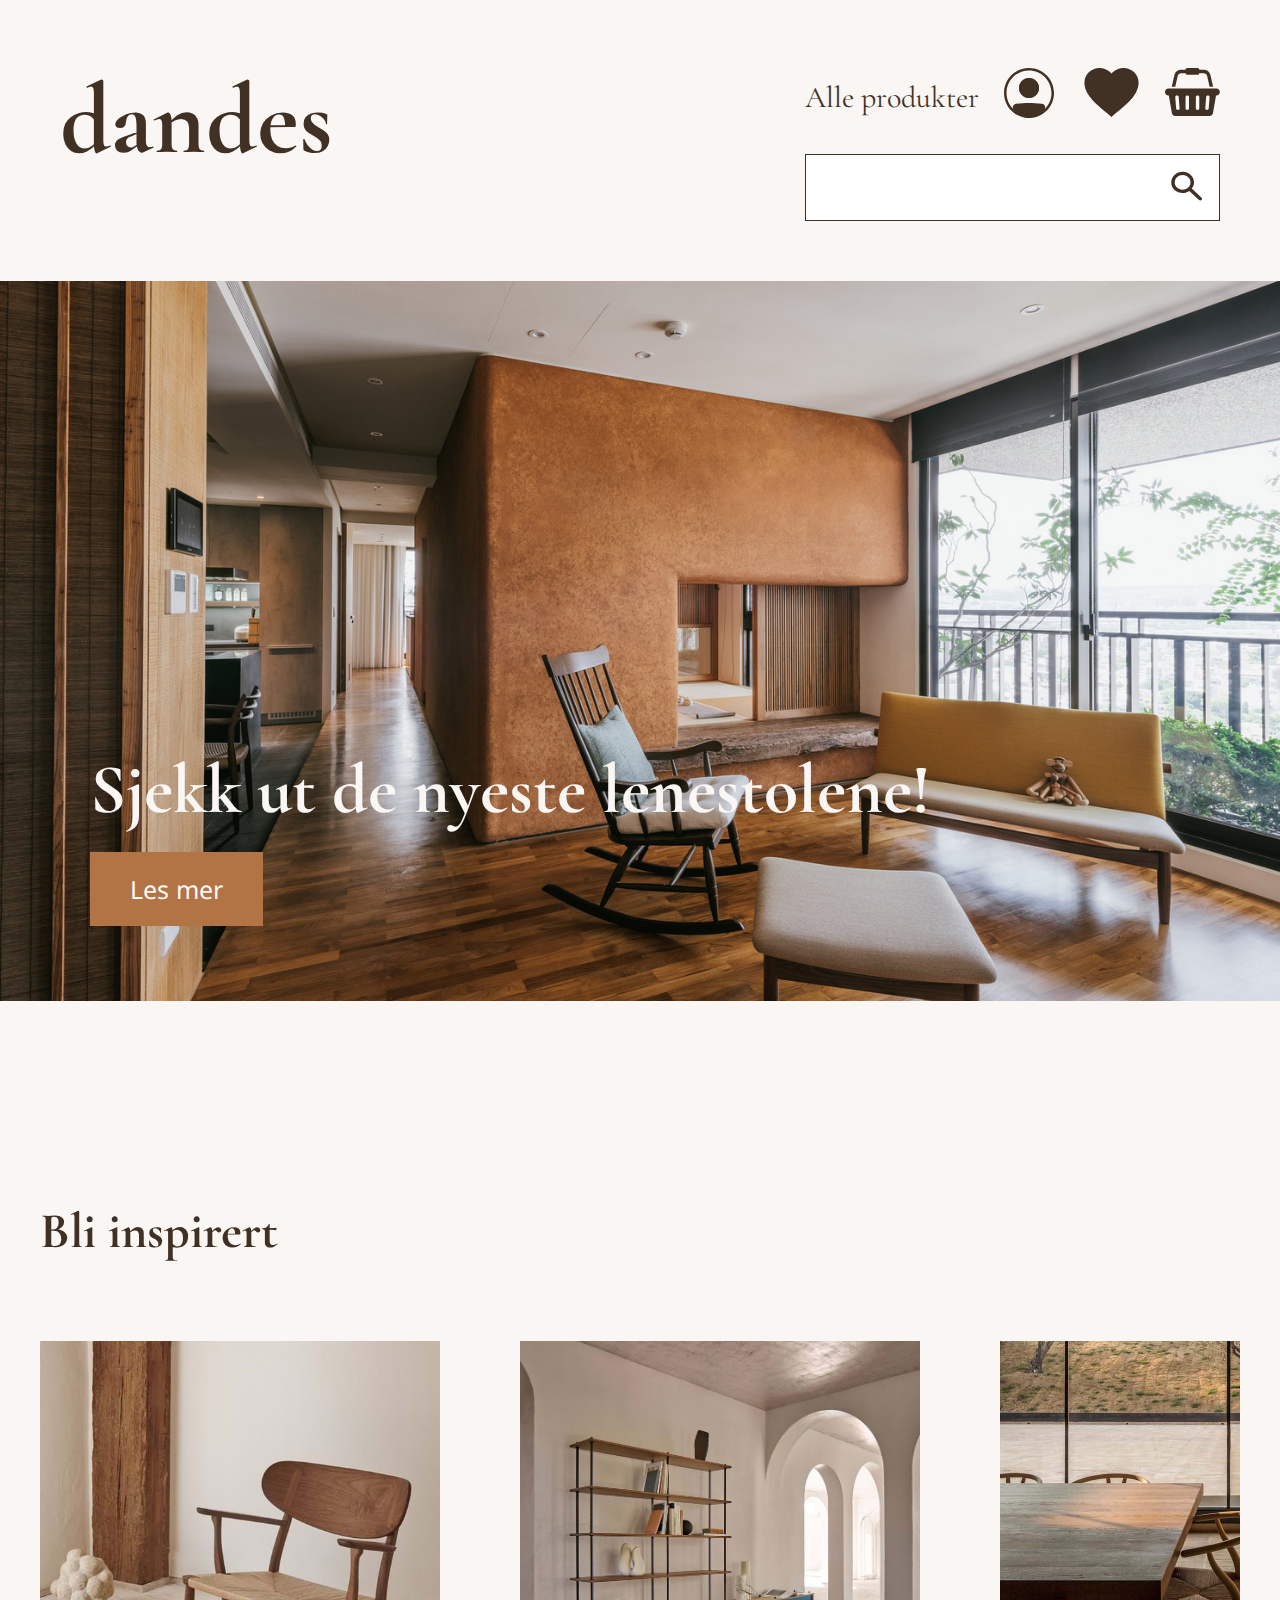
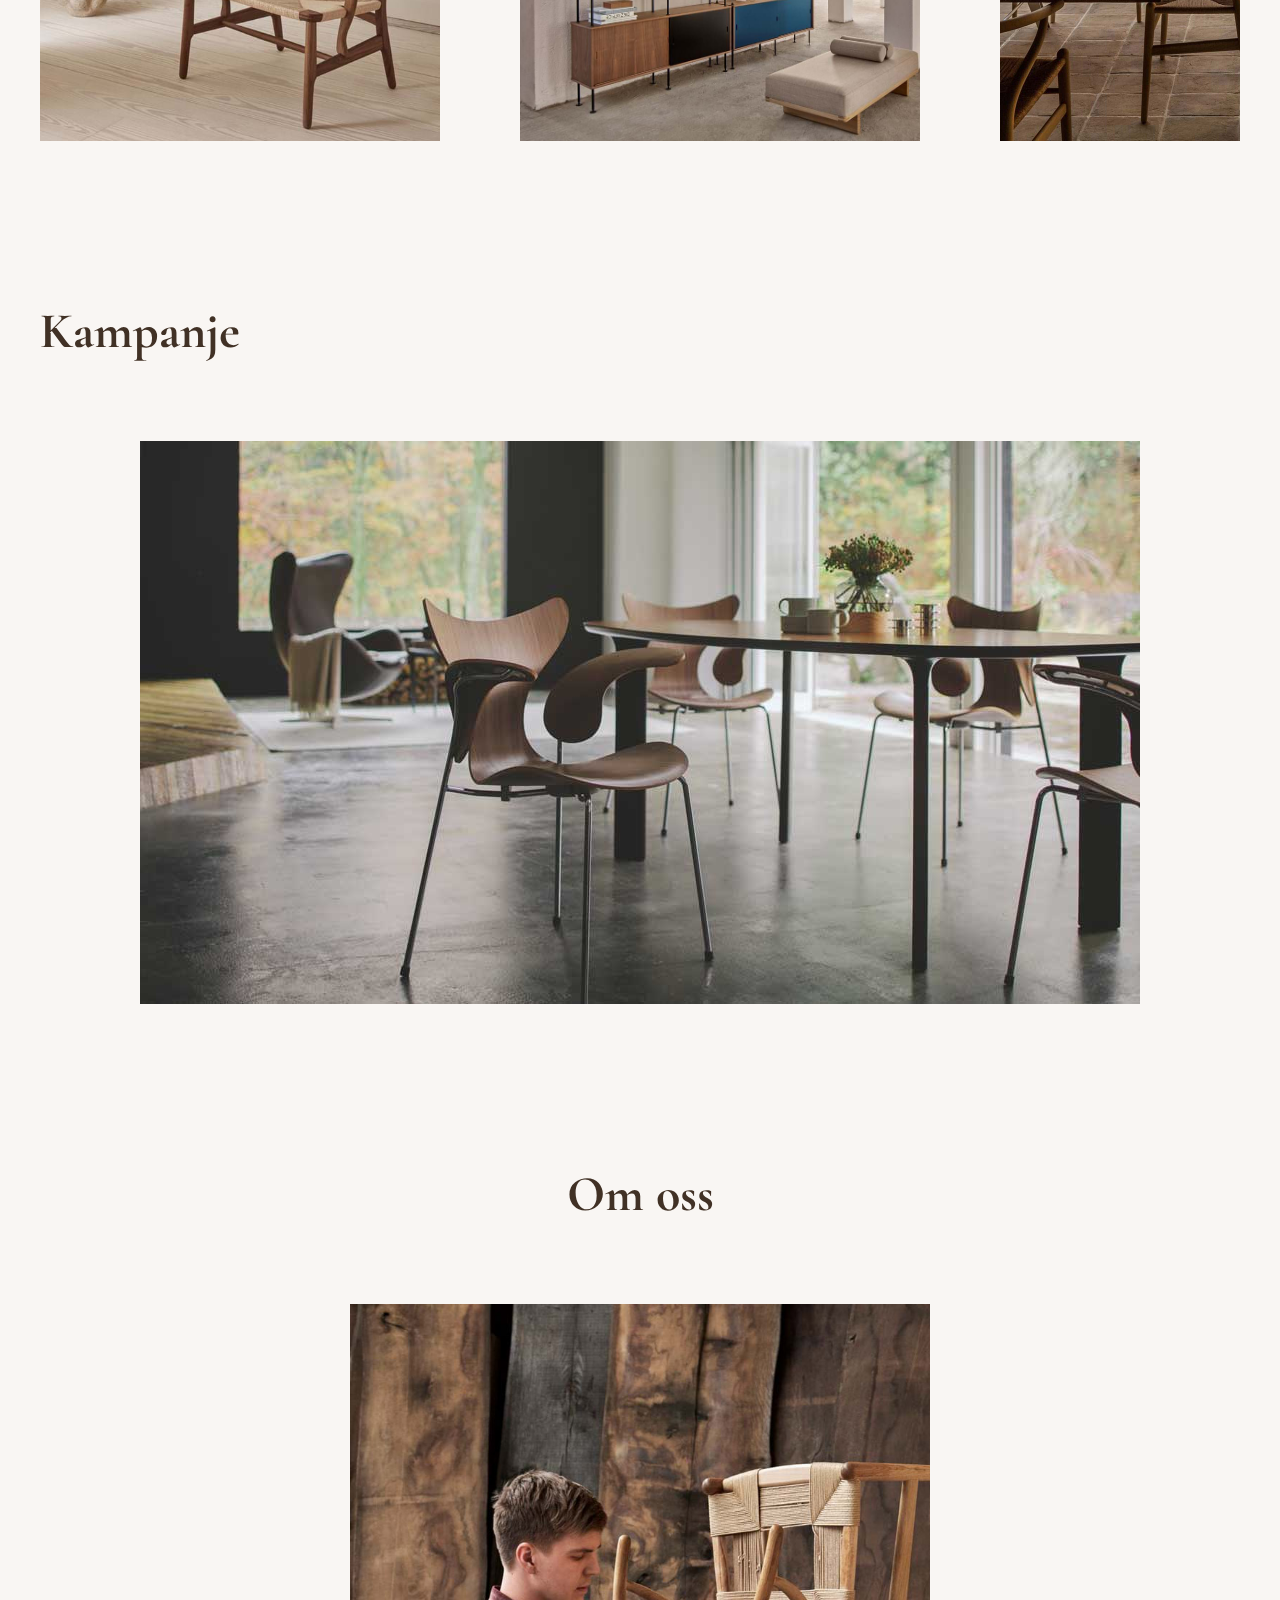
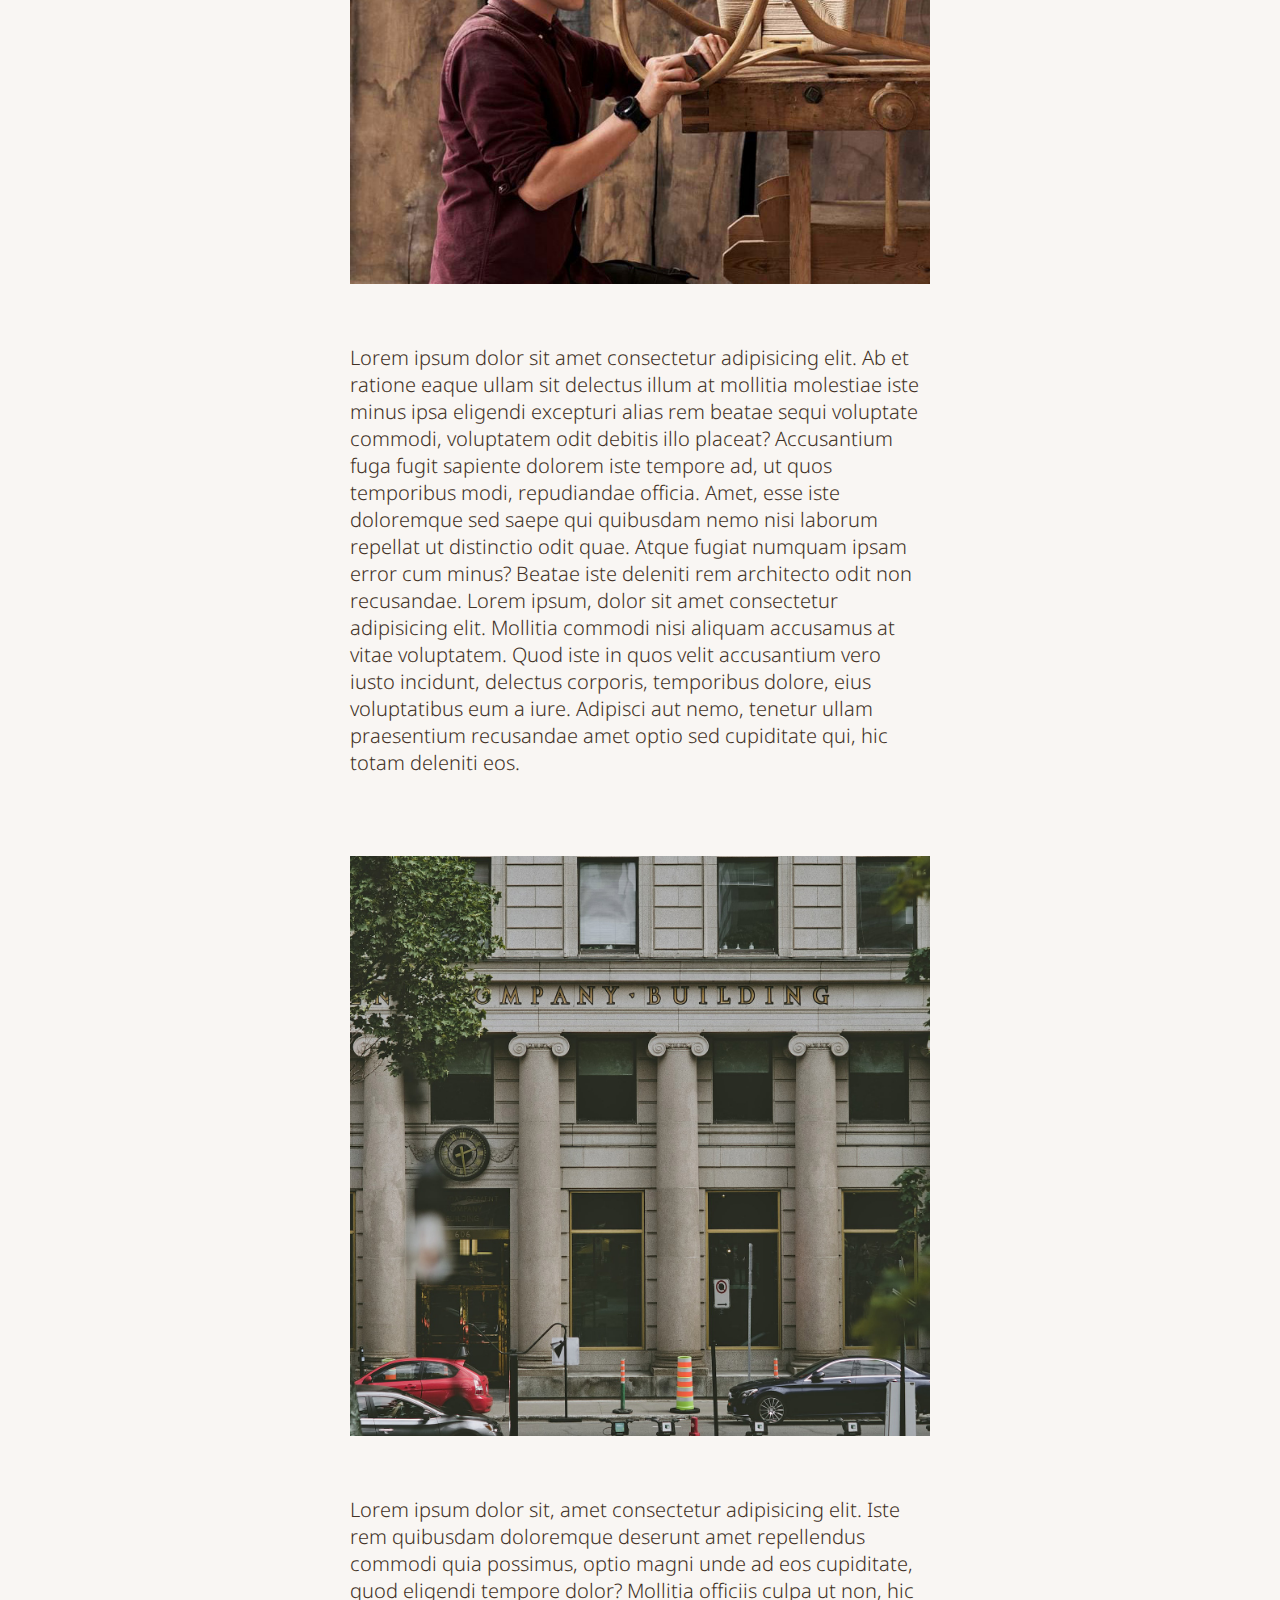
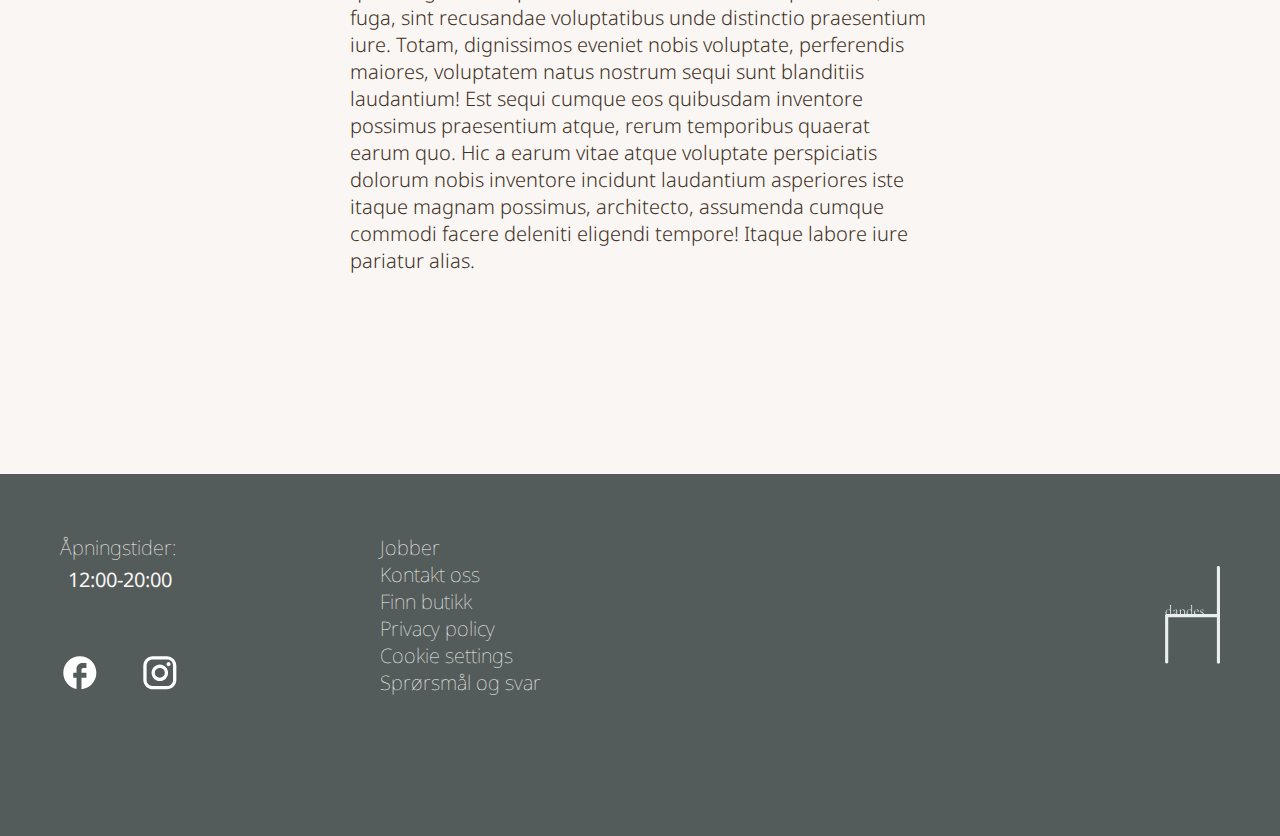
==== commit a242a51d: "changes" ====
--- a/index.html
+++ b/index.html
@@ -4,7 +4,7 @@
 <head>
     <meta charset="UTF-8">
     <meta http-equiv="X-UA-Compatible" content="IE=edge">
-    <meta name="viewport" content="width=device-width, initial-scale=1.0">
+    <meta name="viewport" content="width=device-width">
     <title>Dandes</title>
 
     <!--Link to CSS-->
@@ -29,27 +29,22 @@
                         aria-hidden="true"></button>
             </form>
         </nav>
-        
-        <!--NAV APP-VERSJON-->
-
         <nav class="mobil-navigation">
             <ul>
                 <li><img src="./assets/nav-profil.svg" alt="true"></li>
                 <li><img src="./assets/nav-hjerte.svg" alt="true"></li>
                 <li><img src="./assets/nav-handlekurv.svg" alt=""></li>
-                <li><img src="./assets/nav-sofa.svg" alt=""></li>
+                <li><a class="alle-produkter" href="./forms.html"><img src="./assets/nav-sofa.svg" alt=""></a></li>
                 <li><img src="./assets/nav-søk.svg" alt=""></li>
             </ul>
         </nav>
     </header>
-
     <section class="hero-container">
         <div class="hero-text">
             <h2 class="hero-sjekk-ut">Sjekk ut de nyeste lenestolene!</h2>
             <button class="hero-les-mer">Les mer</button>
         </div>
     </section>
-
     <main>
         <section>
             <h2>Bli inspirert</h2>
@@ -112,10 +107,12 @@
             </div>
         </article>
     </main>
-
     <footer class="footer-flex">
         <div class="flex-left">
-            <p class="footer-paragraph">Åpningstider:<br> <strong>12:00-20:00</strong></p>
+            <div class="flex-time">
+                <p class="footer-paragraph">Åpningstider:</p>
+                <span class="footer-time"><strong>12:00-20:00</strong></span>
+            </div>
             <div class="flex-social">
                 <a href="https://www.facebook.com" arial-label="Link til facebook side av dandes"><img
                         src="./assets/facebook.svg"></a>
@@ -135,7 +132,5 @@
         </nav>
         <img class="logo-footer" src="./assets/logodandes.svg" alt="logo-dandes">
     </footer>
-
 </body>
-
 </html>--- a/css/style.css
+++ b/css/style.css
@@ -21,7 +21,6 @@
 /*MAIN----------*/
 main {
     max-width: 140rem;
-    /*orginal 120*/
     margin: 0 auto;
     width: 100%;
     padding: 4rem;
@@ -69,7 +68,6 @@
     list-style: none;
     margin-bottom: 2rem;
 }
-
 
 .navigation-header {
     display: flex;
@@ -104,7 +102,6 @@
     border-style: none;
     background: none;
     font-size: 3rem;
-    /*Størrelse kan endres*/
 }
 
 
@@ -142,7 +139,7 @@
     color: #f9f6f3;
     font-family: 'Noto Sans', sans-serif;
     font-size: 2.5rem;
-    font-weight: 300;
+    font-weight: 400;
     margin-left: 2rem;
     padding: 2rem 4rem 2rem 4rem;
     text-align: center;
@@ -163,6 +160,7 @@
     transition-delay: 0.2s;
 }
 
+
 /*BLI-INSPIRERT----------*/
 .carousel-container-one {
     height: 40rem;
@@ -180,7 +178,6 @@
     justify-content: center;
     margin: 8rem 0 8rem 0;
     overflow-x: scroll;
-    /*Legg til et bilde til slik at det blir karusell*/
 }
 
 
@@ -255,13 +252,12 @@
     padding-bottom: 8rem;
 }
 
-/*footer-flex----------*/
 .footer-flex {
     display: flex;
     gap: 8rem;
-}
-
-/*footer-flex-venstre-side----------*/
+    flex-wrap: wrap;
+}
+
 .flex-left {
     display: flex;
     flex-direction: column;
@@ -271,14 +267,25 @@
     font-weight: 100;
 }
 
+.flex-time{
+    display: flex;
+    flex-direction: column;
+    gap: 0.5rem;
+}
+
 .footer-paragraph {
     font-size: 2rem;
 }
 
+.footer-time{
+    font-size: 2rem;
+    text-align: center;
+}
+
 .flex-social {
     display: flex;
     justify-content: center;
-    gap: 6rem;
+    gap: 4rem;
 }
 
 .navigation-footer {
@@ -289,6 +296,7 @@
     font-size: 2rem;
     font-family: 'noto sans', sans-serif;
     font-weight: 100;
+    list-style: none;
 }
 
 .logo-footer {
@@ -296,6 +304,7 @@
 }
 
 
+/*MOBILE-NAVIGATION----------*/
 .mobil-navigation {
     display: none;
 }
@@ -308,23 +317,13 @@
 
 @media screen and (max-width: 1379px) {
 
-    body {
-        background-color: green;
-        /*Overgang, husk å fjerne*/
-    }
-
     .om-oss-heading {
         margin: 16rem 0 8rem 0;
-    }
-
-    .om-oss-flex {
-        /* Skjer noe rart i overgangen her...*/
     }
 
     .om-oss-container1 {
         gap: 6rem;
         justify-content: center;
-
     }
 
     .om-oss-container2 {
@@ -339,40 +338,67 @@
         position: fixed;
         bottom: 0;
         z-index: 25;
-        background-color: #535C5A;
+        background-color: #413125;
         width: 100vw;
         left: 0;
         padding: 1rem;
         display: flex;
         justify-content: center;
-        gap: 5rem;
+        gap: 8rem;
     }
 
     .mobil-navigation ul {
         display: flex;
-        gap: 5rem;
+        gap: 2.5rem;
         list-style: none;
         align-items: center;
     }
-}
-
-
-
-
-
-
-/* 
-
-NOTATER:
-
-Spørre Carlo om kode til mobil vasjon!!!!!!!!!
-  
-*/
-
-
-
-
-
+
+    .footer-flex {
+        display: flex;
+        flex-wrap: wrap;
+        gap: 0rem;
+        flex-direction: column;
+        padding: 4rem 0 9rem 0;
+    
+    }
+
+    .navigation-footer{
+        display: flex;
+        gap: 2rem;
+        padding: 1rem;
+    }
+
+    .navigation-footer ul {
+        width: 100%;
+    }
+
+    .navigation-footer ul li {
+        width: 100%;
+        text-align: center;
+    }
+
+    .logo-footer {
+        margin: 0 auto;
+        padding: 3rem;
+    }
+
+    .flex-left{
+        padding: 1rem;
+    }
+
+    .footer-paragraph{
+        margin: 0 auto;
+    }
+
+    .hero-container h2{
+        font-size: 5rem;
+    }
+    .hero-les-mer {
+        font-size: 2rem;
+        padding: 1rem 3rem 1rem 3rem;
+    }
+}
 
 
 
@@ -384,35 +410,34 @@
     transition-delay: 0.2s;
 }
 
-body section div:hover {
+body section ul li:hover{
+    text-decoration:underline;
+}
+
+body section a:hover{
     text-decoration: underline;
 }
 
-footer nav ul li:hover {
-    text-decoration: underline;
-}
-
-.categories {
+footer nav ul li:hover{
+    text-decoration:underline;
+}
+
+.categories ul{
+    list-style: none;
     display: flex;
     flex-direction: row;
     gap: 7rem;
-    margin-left: 8rem;
     margin-top: 2rem;
     font-family: 'Cormorant garamond', serif;
     font-size: 3rem;
-}
-
-.categories img {
-    margin: 0 0 0 auto;
-    padding: 0 5rem 5rem 0;
-}
-
-.categories p {
+    justify-content: center;
+}
+
+.news{
     font-family: 'Cormorant garamond', serif;
     font-size: 3rem;
     color: #B44D00
 }
-
 
 .product-cards {
     max-width: 120rem;
@@ -433,7 +458,6 @@
     width: 100%;
 }
 
-
 .product-card_info h4 {
     font-family: 'Cormorant garamond', serif;
     font-size: 2.5rem;
@@ -475,6 +499,12 @@
     text-align: right;
 }
 
+.categories-button{
+    display: flex;
+    justify-content: right;
+    padding-right: 5rem;
+}
+
 
 
 /*---------- ----------MEDIA SCREEN SIDE 2---------- ----------*/
@@ -487,9 +517,27 @@
     .header-flex{
         display: flex;
         justify-content: center;
+<<<<<<< HEAD
     }
     .product-cards{
         justify-content: center;
+=======
+    }
+}
+
+@media screen and (max-width:1200px){
+    .categories ul{
+        display: none;
+    }
+    .product-cards{
+        justify-content: center;
+    }
+}
+
+@media screen and (min-width:1200px){
+    .categories-button{
+        display: none;
+>>>>>>> 9d196a76372ce04cf25061b6176da8b4ce4bbede
     }
 
 
